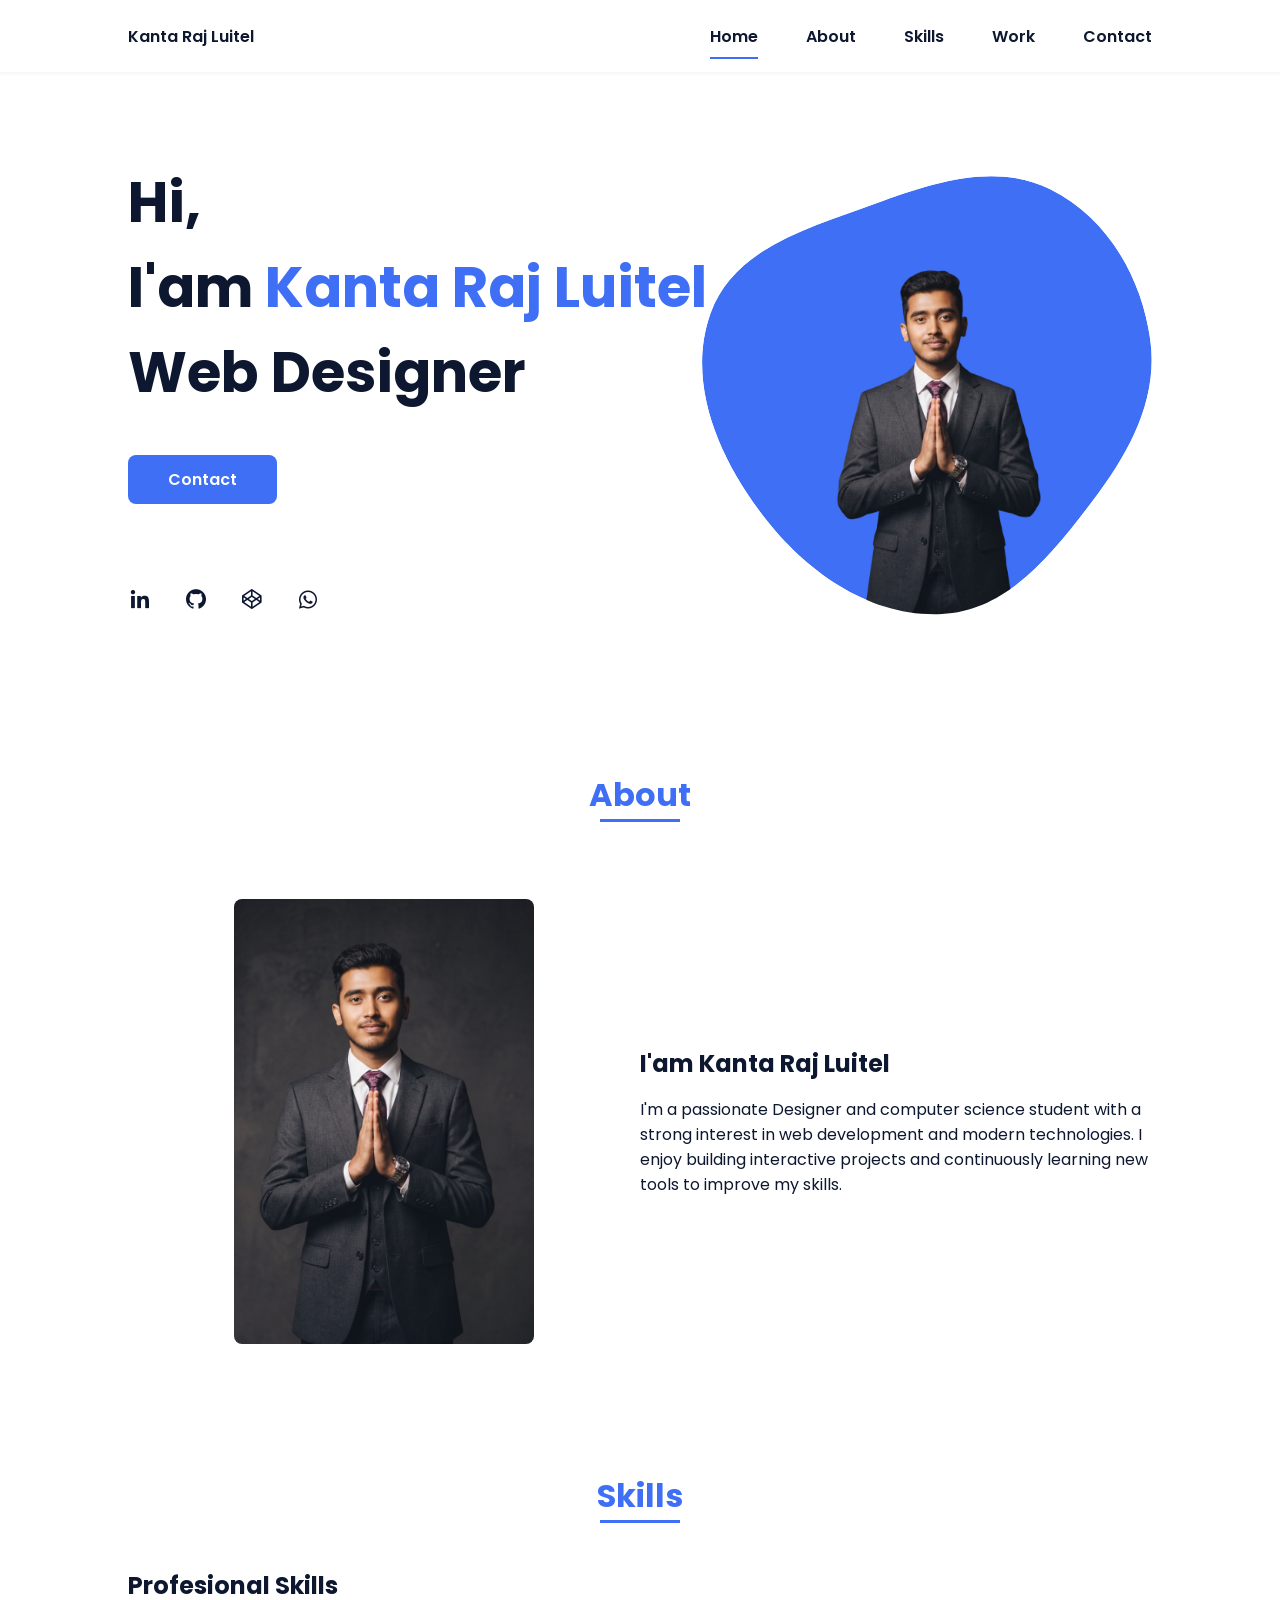
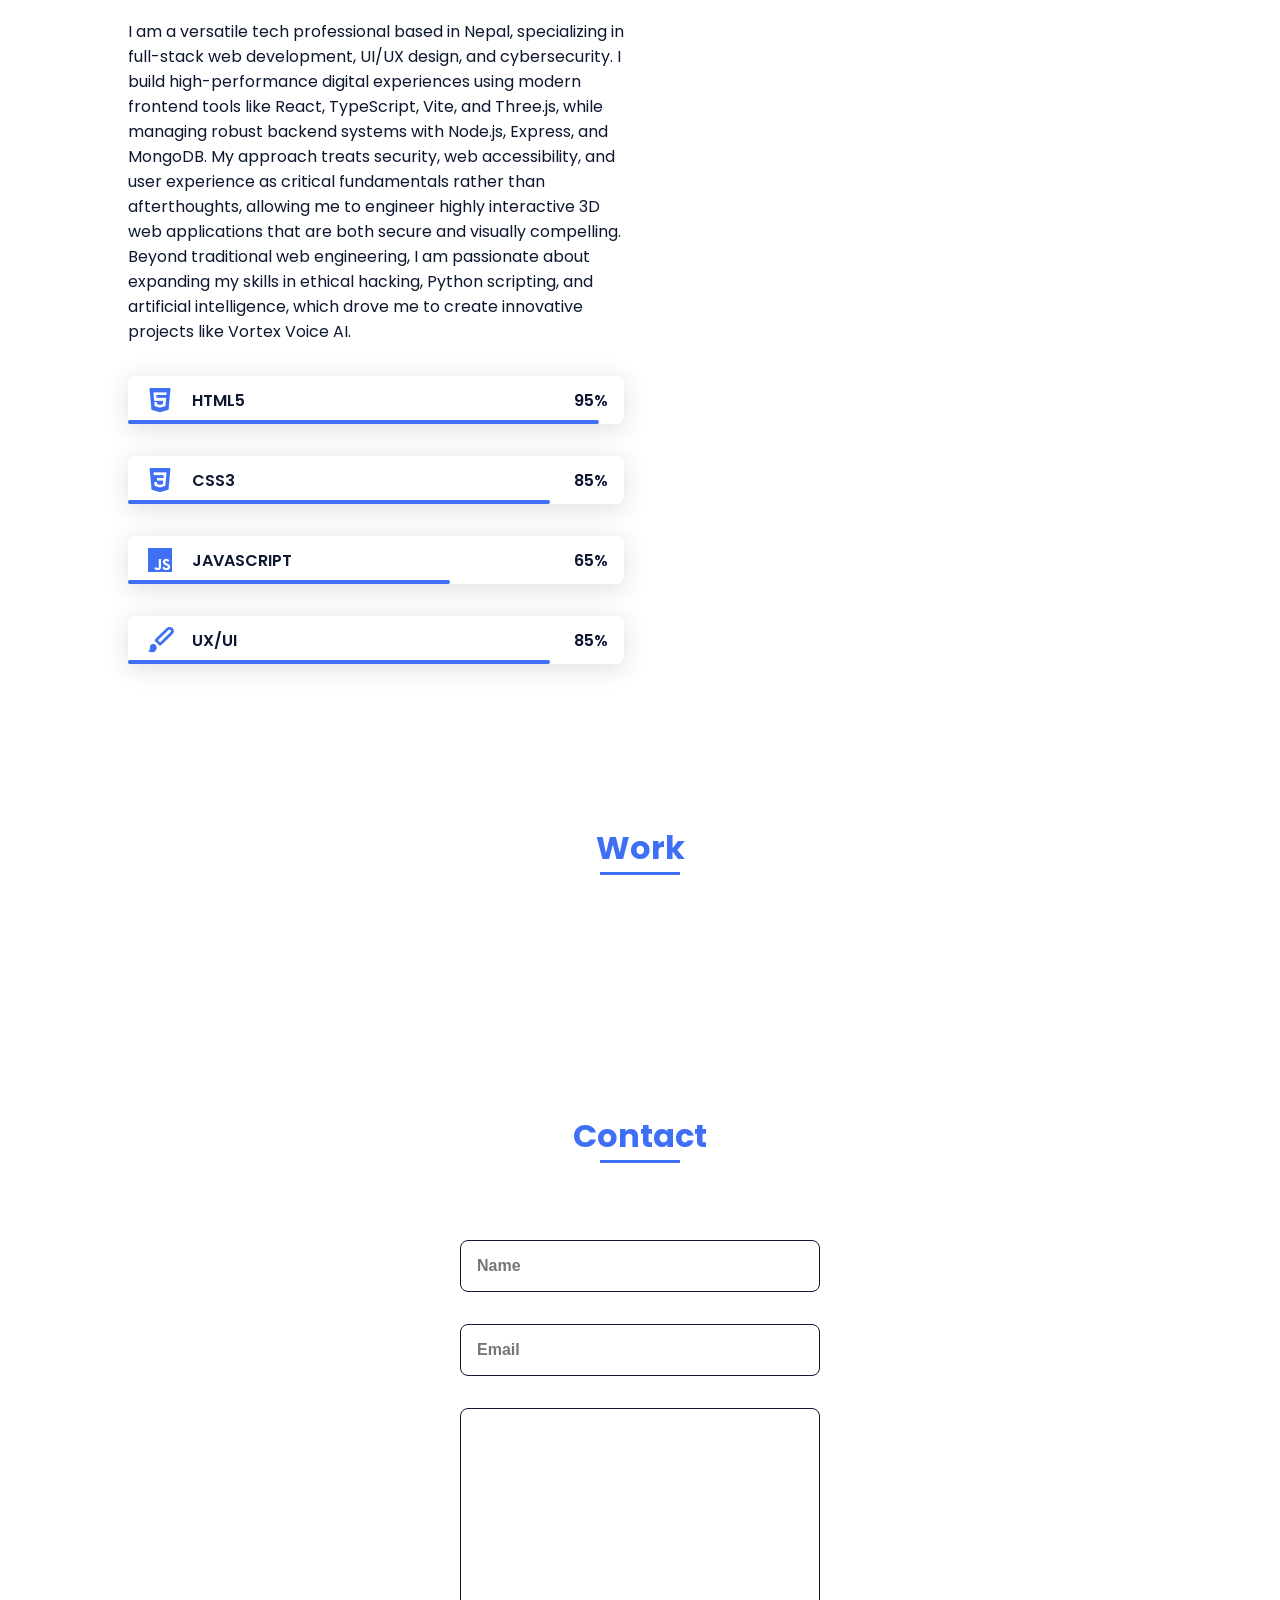
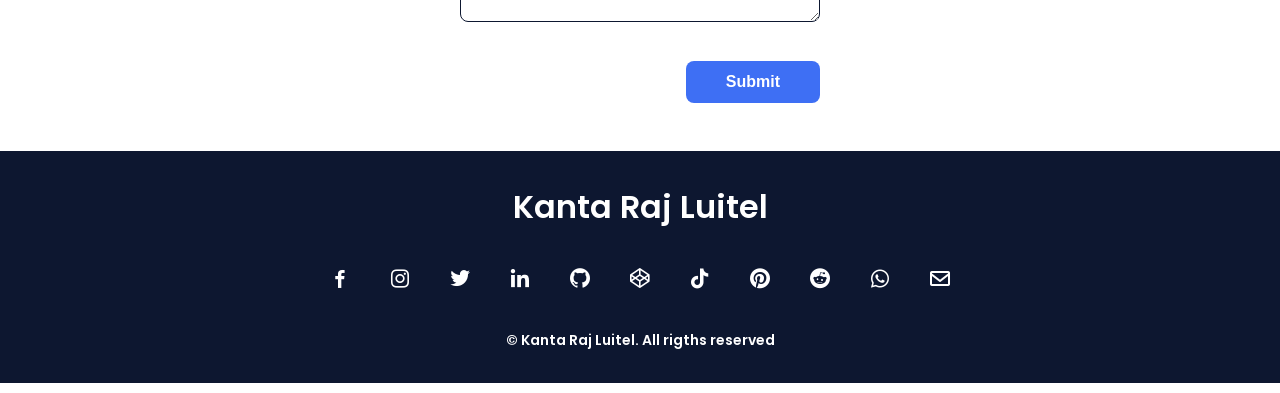
==== index.html @ 451bd084 "Initial commit - Portfolio website" ====
<!DOCTYPE html>
<html lang="en">
    <head>
        <meta charset="UTF-8">
        <meta name="viewport" content="width=device-width, initial-scale=1.0">

        <link rel="stylesheet" href="assets/css/styles.css">
        <link href='https://cdn.jsdelivr.net/npm/boxicons@2.0.5/css/boxicons.min.css' rel='stylesheet'>

        <title>Portfolio website complete</title>
    </head>
    <body>

        <header class="l-header">
            <nav class="nav bd-grid">
                <div>
                    <a href="#" class="nav__logo">Kanta Raj Luitel </a>
                </div>

                <div class="nav__menu" id="nav-menu">
                    <ul class="nav__list">
                        <li class="nav__item"><a href="#home" class="nav__link active-link">Home</a></li>
                        <li class="nav__item"><a href="#about" class="nav__link">About</a></li>
                        <li class="nav__item"><a href="#skills" class="nav__link">Skills</a></li>
                        <li class="nav__item"><a href="#work" class="nav__link">Work</a></li>
                        <li class="nav__item"><a href="#contact" class="nav__link">Contact</a></li>
                    </ul>
                </div>

                <div class="nav__toggle" id="nav-toggle">
                    <i class='bx bx-menu'></i>
                </div>
            </nav>
        </header>

        <main class="l-main">

            <section class="home bd-grid" id="home">
                <div class="home__data">
                    <h1 class="home__title">Hi,<br>I'am <span class="home__title-color">Kanta Raj Luitel</span><br> Web Designer</h1>

                    <a href="#" class="button">Contact</a>
                </div>

                <div class="home__social">
                    <a href="https://linkedin.com/in/kantaraj-luitel" target="_blank" class="home__social-icon"><i class='bx bxl-linkedin'></i></a>
                    <a href="https://github.com/susantedit" target="_blank" class="home__social-icon"><i class='bx bxl-github' ></i></a>
                    <a href="https://codepen.io/susant-gamerz" target="_blank" class="home__social-icon"><i class='bx bxl-codepen' ></i></a>
                    <a href="https://wa.me/9779708838261" target="_blank" class="home__social-icon"><i class='bx bxl-whatsapp' ></i></a>
                </div>

                <div class="home__img">
                    <svg class="home__blob" viewBox="0 0 479 467" xmlns="http://www.w3.org/2000/svg" xmlns:xlink="http://www.w3.org/1999/xlink">
                        <mask id="mask0" mask-type="alpha">
                            <path d="M9.19024 145.964C34.0253 76.5814 114.865 54.7299 184.111 29.4823C245.804 6.98884 311.86 -14.9503 370.735 14.143C431.207 44.026 467.948 107.508 477.191 174.311C485.897 237.229 454.931 294.377 416.506 344.954C373.74 401.245 326.068 462.801 255.442 466.189C179.416 469.835 111.552 422.137 65.1576 361.805C17.4835 299.81 -17.1617 219.583 9.19024 145.964Z"/>
                        </mask>
                        <g mask="url(#mask0)">
                            <path d="M9.19024 145.964C34.0253 76.5814 114.865 54.7299 184.111 29.4823C245.804 6.98884 311.86 -14.9503 370.735 14.143C431.207 44.026 467.948 107.508 477.191 174.311C485.897 237.229 454.931 294.377 416.506 344.954C373.74 401.245 326.068 462.801 255.442 466.189C179.416 469.835 111.552 422.137 65.1576 361.805C17.4835 299.81 -17.1617 219.583 9.19024 145.964Z"/>
                            <image class="home__blob-img" x="50" y="60" href="assets/img/perfil.png"/>
                        </g>
                    </svg>
                </div>
            </section>

      
            <section class="about section " id="about">
                <h2 class="section-title">About</h2>

                <div class="about__container bd-grid">
                    <div class="about__img">
                        <img src="assets/img/about.jpg" alt="">
                    </div>
                    
                    <div>
                        <h2 class="about__subtitle">I'am Kanta Raj Luitel</h2>
                        <p class="about__text">I'm a passionate Designer and computer science student with a strong interest in web development and modern technologies. I enjoy building interactive projects and continuously learning new tools to improve my skills.

</p>           
                    </div>                                   
                </div>
            </section>

            <section class="skills section" id="skills">
                <h2 class="section-title">Skills</h2>

                <div class="skills__container bd-grid">          
                    <div>
                        <h2 class="skills__subtitle">Profesional Skills</h2>
                        <p class="skills__text">I am a versatile tech professional based in Nepal, specializing in full-stack web development, UI/UX design, and cybersecurity. I build high-performance digital experiences using modern frontend tools like React, TypeScript, Vite, and Three.js, while managing robust backend systems with Node.js, Express, and MongoDB. My approach treats security, web accessibility, and user experience as critical fundamentals rather than afterthoughts, allowing me to engineer highly interactive 3D web applications that are both secure and visually compelling. Beyond traditional web engineering, I am passionate about expanding my skills in ethical hacking, Python scripting, and artificial intelligence, which drove me to create innovative projects like Vortex Voice AI.</p>
                        <div class="skills__data">
                            <div class="skills__names">
                                <i class='bx bxl-html5 skills__icon'></i>
                                <span class="skills__name">HTML5</span>
                            </div>
                            <div class="skills__bar skills__html">

                            </div>
                            <div>
                                <span class="skills__percentage">95%</span>
                            </div>
                        </div>
                        <div class="skills__data">
                            <div class="skills__names">
                                <i class='bx bxl-css3 skills__icon'></i>
                                <span class="skills__name">CSS3</span>
                            </div>
                            <div class="skills__bar skills__css">
                                
                            </div>
                            <div>
                                <span class="skills__percentage">85%</span>
                            </div>
                        </div>
                        <div class="skills__data">
                            <div class="skills__names">
                                <i class='bx bxl-javascript skills__icon' ></i>
                                <span class="skills__name">JAVASCRIPT</span>
                            </div>
                            <div class="skills__bar skills__js">
                                
                            </div>
                            <div>
                                <span class="skills__percentage">65%</span>
                            </div>
                        </div>
                        <div class="skills__data">
                            <div class="skills__names">
                                <i class='bx bxs-paint skills__icon'></i>
                                <span class="skills__name">UX/UI</span>
                            </div>
                            <div class="skills__bar skills__ux">
                                
                            </div>
                            <div>
                                <span class="skills__percentage">85%</span>
                            </div>
                        </div>
                    </div>
                    
                    <div>              
                        <img src="assets/img/work3.jpg" alt="" class="skills__img">
                    </div>
                </div>
            </section>

      
            <section class="work section" id="work">
                <h2 class="section-title">Work</h2>

                <div class="work__container bd-grid">
                    <a href="" class="work__img">
                        <img src="assets/img/work1.jpg" alt="">
                    </a>
                    <a href="" class="work__img">
                        <img src="assets/img/work2.jpg" alt="">
                    </a>
                    <a href="" class="work__img">
                        <img src="assets/img/work3.jpg" alt="">
                    </a>
                    <a href="" class="work__img">
                        <img src="assets/img/work4.jpg" alt="">
                    </a>
                    <a href="" class="work__img">
                        <img src="assets/img/work5.jpg" alt="">
                    </a>
                    <a href="" class="work__img">
                        <img src="assets/img/work6.jpg" alt="">
                    </a>
                </div>
            </section>


            <section class="contact section" id="contact">
                <h2 class="section-title">Contact</h2>

                <div class="contact__container bd-grid">
                    <form action="" class="contact__form">
                        <input type="text" placeholder="Name" class="contact__input">
                        <input type="mail" placeholder="Email" class="contact__input">
                        <textarea name="" id="" cols="0" rows="10" class="contact__input"></textarea>
                        <input type="button" value="Submit" class="contact__button button">
                    </form>
                </div>
            </section>
        </main>

        <footer class="footer">
            <p class="footer__title">Kanta Raj Luitel</p>
            <div class="footer__social">
                <a href="https://facebook.com/Kantaraj.Luitel" target="_blank" class="footer__icon"><i class='bx bxl-facebook' ></i></a>
                <a href="https://instagram.com/susantgamerz" target="_blank" class="footer__icon"><i class='bx bxl-instagram' ></i></a>
                <a href="https://x.com/Susantedit" target="_blank" class="footer__icon"><i class='bx bxl-twitter' ></i></a>
                <a href="https://linkedin.com/in/kantaraj-luitel" target="_blank" class="footer__icon"><i class='bx bxl-linkedin' ></i></a>
                <a href="https://github.com/susantedit" target="_blank" class="footer__icon"><i class='bx bxl-github' ></i></a>
                <a href="https://codepen.io/susant-gamerz" target="_blank" class="footer__icon"><i class='bx bxl-codepen' ></i></a>
                <a href="https://tiktok.com/@vortexeditz34" target="_blank" class="footer__icon"><i class='bx bxl-tiktok' ></i></a>
                <a href="https://pinterest.com/susantluitel" target="_blank" class="footer__icon"><i class='bx bxl-pinterest' ></i></a>
                <a href="https://reddit.com/user/Successful-Twist2608" target="_blank" class="footer__icon"><i class='bx bxl-reddit' ></i></a>
                <a href="https://wa.me/9779708838261" target="_blank" class="footer__icon"><i class='bx bxl-whatsapp' ></i></a>
                <a href="mailto:susantedit@gmail.com" class="footer__icon"><i class='bx bx-envelope' ></i></a>
            </div>
            <p class="footer__copy">&#169; Kanta Raj Luitel. All rigths reserved</p>
        </footer>



        <script src="https://unpkg.com/scrollreveal"></script>

        <script src="assets/js/main.js"></script>
    </body>
</html>
---- assets/css/styles.css ----
@import url("https://fonts.googleapis.com/css2?family=Poppins:wght@400;600;700&display=swap");
:root {
  --header-height: 3rem;
  --font-semi: 600;
  --hue-color: 224;
  --first-color: hsl(var(--hue-color), 89%, 60%);
  --second-color: hsl(var(--hue-color), 56%, 12%);
  --body-font: "Poppins", sans-serif;
  --big-font-size: 2rem;
  --h2-font-size: 1.25rem;
  --normal-font-size: .938rem;
  --smaller-font-size: .75rem;
  --mb-2: 1rem;
  --mb-4: 2rem;
  --mb-5: 2.5rem;
  --mb-6: 3rem;

  --z-back: -10;
  --z-fixed: 100;
}
@media screen and (min-width: 968px) {
  :root {
    --big-font-size: 3.5rem;
    --h2-font-size: 2rem;
    --normal-font-size: 1rem;
    --smaller-font-size: .875rem;
  }
}


*, ::before, ::after {
  box-sizing: border-box;
}

html {
  scroll-behavior: smooth;
}

body {
  margin: var(--header-height) 0 0 0;
  font-family: var(--body-font);
  font-size: var(--normal-font-size);
  color: var(--second-color);
}

h1, h2, p {
  margin: 0;
}

ul {
  margin: 0;
  padding: 0;
  list-style: none;
}

a {
  text-decoration: none;
}

img {
  max-width: 100%;
  height: auto;
  display: block;
}


.section-title {
  position: relative;
  font-size: var(--h2-font-size);
  color: var(--first-color);
  margin-top: var(--mb-2);
  margin-bottom: var(--mb-4);
  text-align: center;
}
.section-title::after {
  position: absolute;
  content: "";
  width: 64px;
  height: 0.18rem;
  left: 0;
  right: 0;
  margin: auto;
  top: 2rem;
  background-color: var(--first-color);
}

.section {
  padding-top: 3rem;
  padding-bottom: 2rem;
}


.bd-grid {
  max-width: 1024px;
  display: grid;
  margin-left: var(--mb-2);
  margin-right: var(--mb-2);
}

.l-header {
  width: 100%;
  position: fixed;
  top: 0;
  left: 0;
  z-index: var(--z-fixed);
  background-color: #fff;
  box-shadow: 0 1px 4px rgba(146, 161, 176, 0.15);
}


.nav {
  height: var(--header-height);
  display: flex;
  justify-content: space-between;
  align-items: center;
  font-weight: var(--font-semi);
}
@media screen and (max-width: 767px) {
  .nav__menu {
    position: fixed;
    top: var(--header-height);
    right: -100%;
    width: 80%;
    height: 100%;
    padding: 2rem;
    background-color: var(--second-color);
    transition: 0.5s;
  }
}
.nav__item {
  margin-bottom: var(--mb-4);
}
.nav__link {
  position: relative;
  color: #fff;
}
.nav__link:hover {
  position: relative;
}
.nav__link:hover::after {
  position: absolute;
  content: "";
  width: 100%;
  height: 0.18rem;
  left: 0;
  top: 2rem;
  background-color: var(--first-color);
}
.nav__logo {
  color: var(--second-color);
}
.nav__toggle {
  color: var(--second-color);
  font-size: 1.5rem;
  cursor: pointer;
}


.active-link::after {
  position: absolute;
  content: "";
  width: 100%;
  height: 0.18rem;
  left: 0;
  top: 2rem;
  background-color: var(--first-color);
}

.show {
  right: 0;
}


.home {
  position: relative;
  row-gap: 5rem;
  padding: 4rem 0 5rem;
}
.home__data {
  align-self: center;
}
.home__title {
  font-size: var(--big-font-size);
  margin-bottom: var(--mb-5);
}
.home__title-color {
  color: var(--first-color);
}
.home__social {
  display: flex;
  flex-direction: column;
}
.home__social-icon {
  width: max-content;
  margin-bottom: var(--mb-2);
  font-size: 1.5rem;
  color: var(--second-color);
}
.home__social-icon:hover {
  color: var(--first-color);
}
.home__img {
  position: absolute;
  right: 0;
  bottom: 0;
  width: 260px;
}
.home__blob {
  fill: var(--first-color);
}
.home__blob-img {
  width: 410px;
}


.button {
  display: inline-block;
  background-color: var(--first-color);
  color: #fff;
  padding: 0.75rem 2.5rem;
  font-weight: var(--font-semi);
  border-radius: 0.5rem;
  transition: 0.3s;
}
.button:hover {
  box-shadow: 0px 10px 36px rgba(0, 0, 0, 0.15);
}

.about__container {
  row-gap: 2rem;
  text-align: center;
}
.about__subtitle {
  margin-bottom: var(--mb-2);
}
.about__img {
  justify-self: center;
}
.about__img img {
  width: 200px;
  border-radius: 0.5rem;
}

.skills__container {
  row-gap: 2rem;
  text-align: center;
}
.skills__subtitle {
  margin-bottom: var(--mb-2);
}
.skills__text {
  margin-bottom: var(--mb-4);
}
.skills__data {
  display: flex;
  justify-content: space-between;
  align-items: center;
  position: relative;
  font-weight: var(--font-semi);
  padding: 0.5rem 1rem;
  margin-bottom: var(--mb-4);
  border-radius: 0.5rem;
  box-shadow: 0px 4px 25px rgba(14, 36, 49, 0.15);
}
.skills__icon {
  font-size: 2rem;
  margin-right: var(--mb-2);
  color: var(--first-color);
}
.skills__names {
  display: flex;
  align-items: center;
}
.skills__bar {
  position: absolute;
  left: 0;
  bottom: 0;
  background-color: var(--first-color);
  height: 0.25rem;
  border-radius: 0.5rem;
  z-index: var(--z-back);
}
.skills__html {
  width: 95%;
}
.skills__css {
  width: 85%;
}
.skills__js {
  width: 65%;
}
.skills__ux {
  width: 85%;
}
.skills__img {
  border-radius: 0.5rem;
}


.work__container {
  row-gap: 2rem;
}
.work__img {
  box-shadow: 0px 4px 25px rgba(14, 36, 49, 0.15);
  border-radius: 0.5rem;
  overflow: hidden;
}
.work__img img {
  transition: 1s;
}
.work__img img:hover {
  transform: scale(1.1);
}


.contact__input {
  width: 100%;
  font-size: var(--normal-font-size);
  font-weight: var(--font-semi);
  padding: 1rem;
  border-radius: 0.5rem;
  border: 1.5px solid var(--second-color);
  outline: none;
  margin-bottom: var(--mb-4);
}
.contact__button {
  display: block;
  border: none;
  outline: none;
  font-size: var(--normal-font-size);
  cursor: pointer;
  margin-left: auto;
}

.footer {
  background-color: var(--second-color);
  color: #fff;
  text-align: center;
  font-weight: var(--font-semi);
  padding: 2rem 0;
}
.footer__title {
  font-size: 2rem;
  margin-bottom: var(--mb-4);
}
.footer__social {
  margin-bottom: var(--mb-4);
}
.footer__icon {
  font-size: 1.5rem;
  color: #fff;
  margin: 0 var(--mb-2);
}
.footer__copy {
  font-size: var(--smaller-font-size);
}

@media screen and (max-width: 320px) {
  .home {
    row-gap: 2rem;
  }
  .home__img {
    width: 200px;
  }
}
@media screen and (min-width: 576px) {
  .home {
    padding: 4rem 0 2rem;
  }
  .home__social {
    padding-top: 0;
    padding-bottom: 2.5rem;
    flex-direction: row;
    align-self: flex-end;
  }
  .home__social-icon {
    margin-bottom: 0;
    margin-right: var(--mb-4);
  }
  .home__img {
    width: 300px;
    bottom: 25%;
  }
  .about__container {
    grid-template-columns: repeat(2, 1fr);
    align-items: center;
    text-align: initial;
  }
  .skills__container {
    grid-template-columns: 0.7fr;
    justify-content: center;
    column-gap: 1rem;
  }
  .work__container {
    grid-template-columns: repeat(2, 1fr);
    column-gap: 2rem;
    padding-top: 2rem;
  }
  .contact__form {
    width: 360px;
    padding-top: 2rem;
  }
  .contact__container {
    justify-items: center;
  }
}
@media screen and (min-width: 768px) {
  body {
    margin: 0;
  }
  .section {
    padding-top: 4rem;
    padding-bottom: 3rem;
  }
  .section-title {
    margin-bottom: var(--mb-6);
  }
  .section-title::after {
    width: 80px;
    top: 3rem;
  }
  .nav {
    height: calc(var(--header-height) + 1.5rem);
  }
  .nav__list {
    display: flex;
    padding-top: 0;
  }
  .nav__item {
    margin-left: var(--mb-6);
    margin-bottom: 0;
  }
  .nav__toggle {
    display: none;
  }
  .nav__link {
    color: var(--second-color);
  }
  .home {
    padding: 8rem 0 2rem;
  }
  .home__img {
    width: 400px;
    bottom: 10%;
  }
  .about__container {
    padding-top: 2rem;
  }
  .about__img img {
    width: 300px;
  }
  .skills__container {
    grid-template-columns: repeat(2, 1fr);
    column-gap: 2rem;
    align-items: center;
    text-align: initial;
  }
  .work__container {
    grid-template-columns: repeat(3, 1fr);
    column-gap: 2rem;
  }
}
@media screen and (min-width: 992px) {
  .bd-grid {
    margin-left: auto;
    margin-right: auto;
  }
  .home {
    padding: 10rem 0 2rem;
  }
  .home__img {
    width: 450px;
  }
}
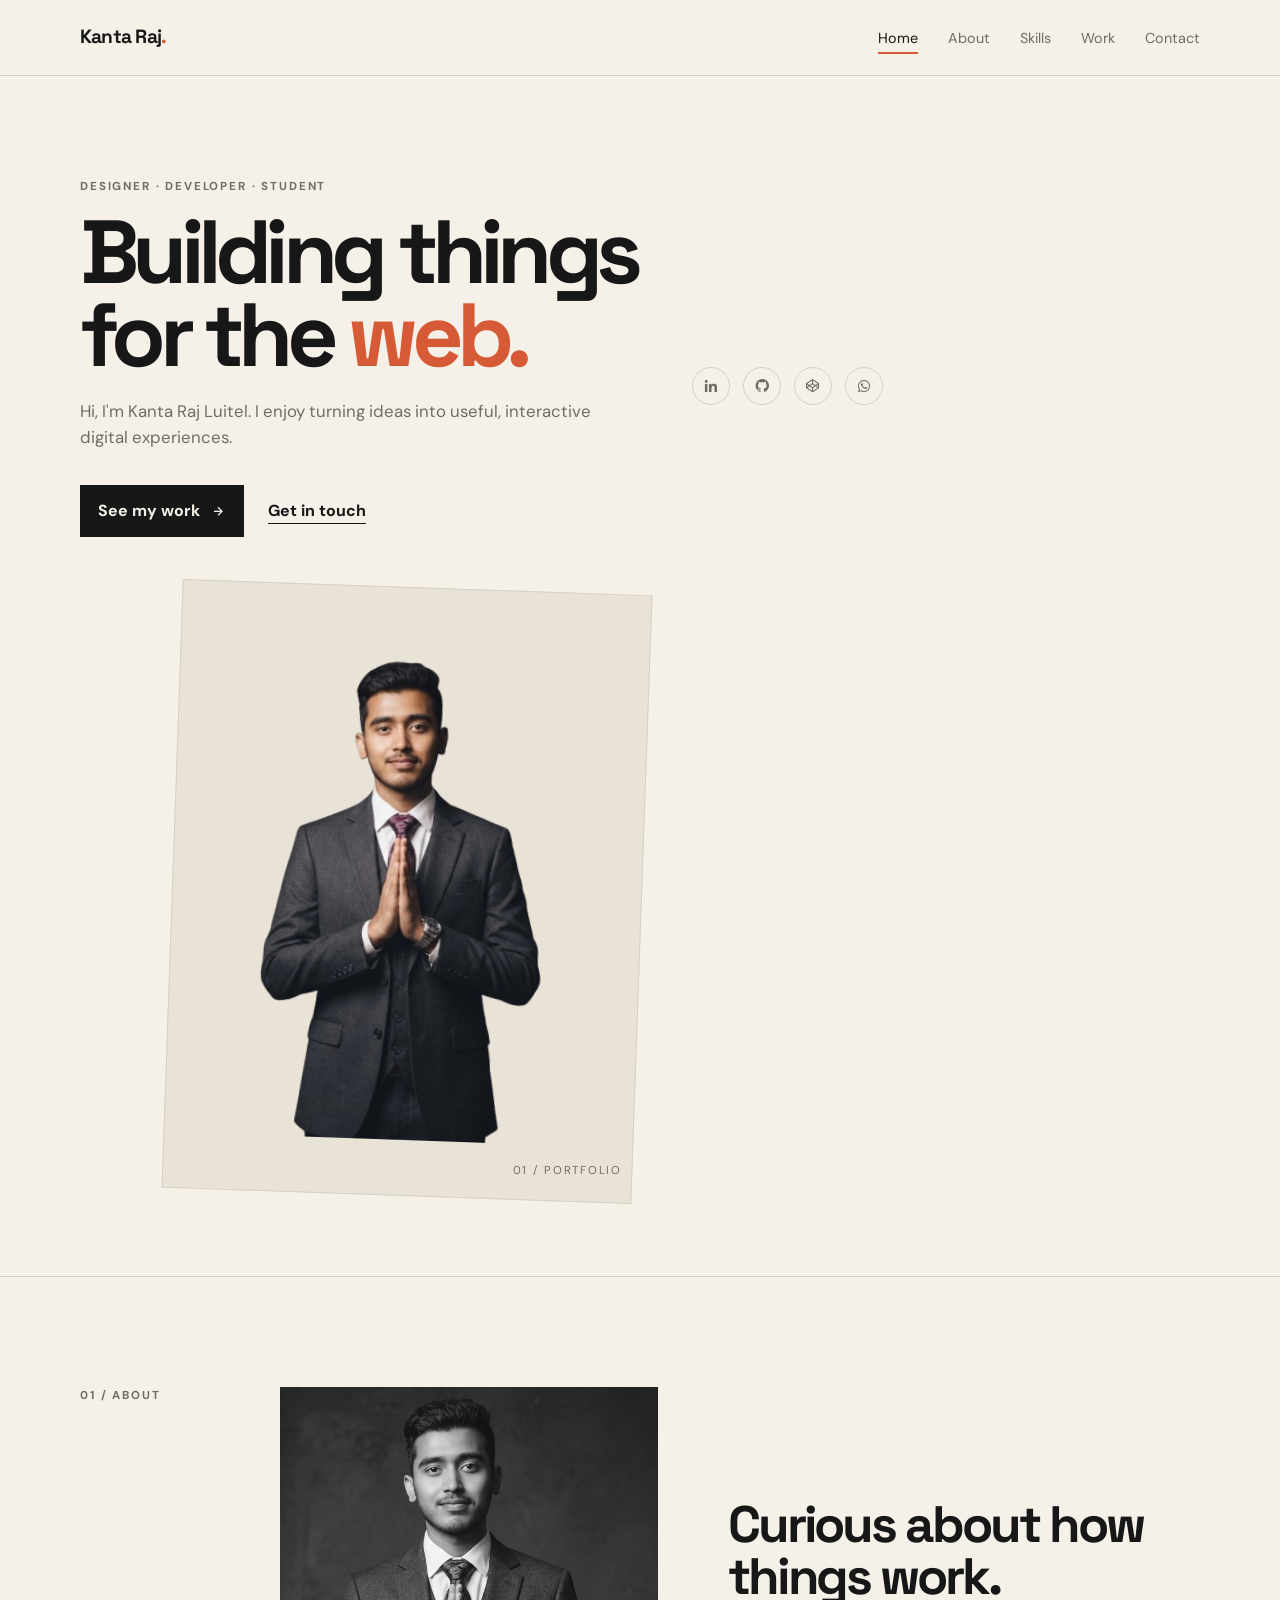
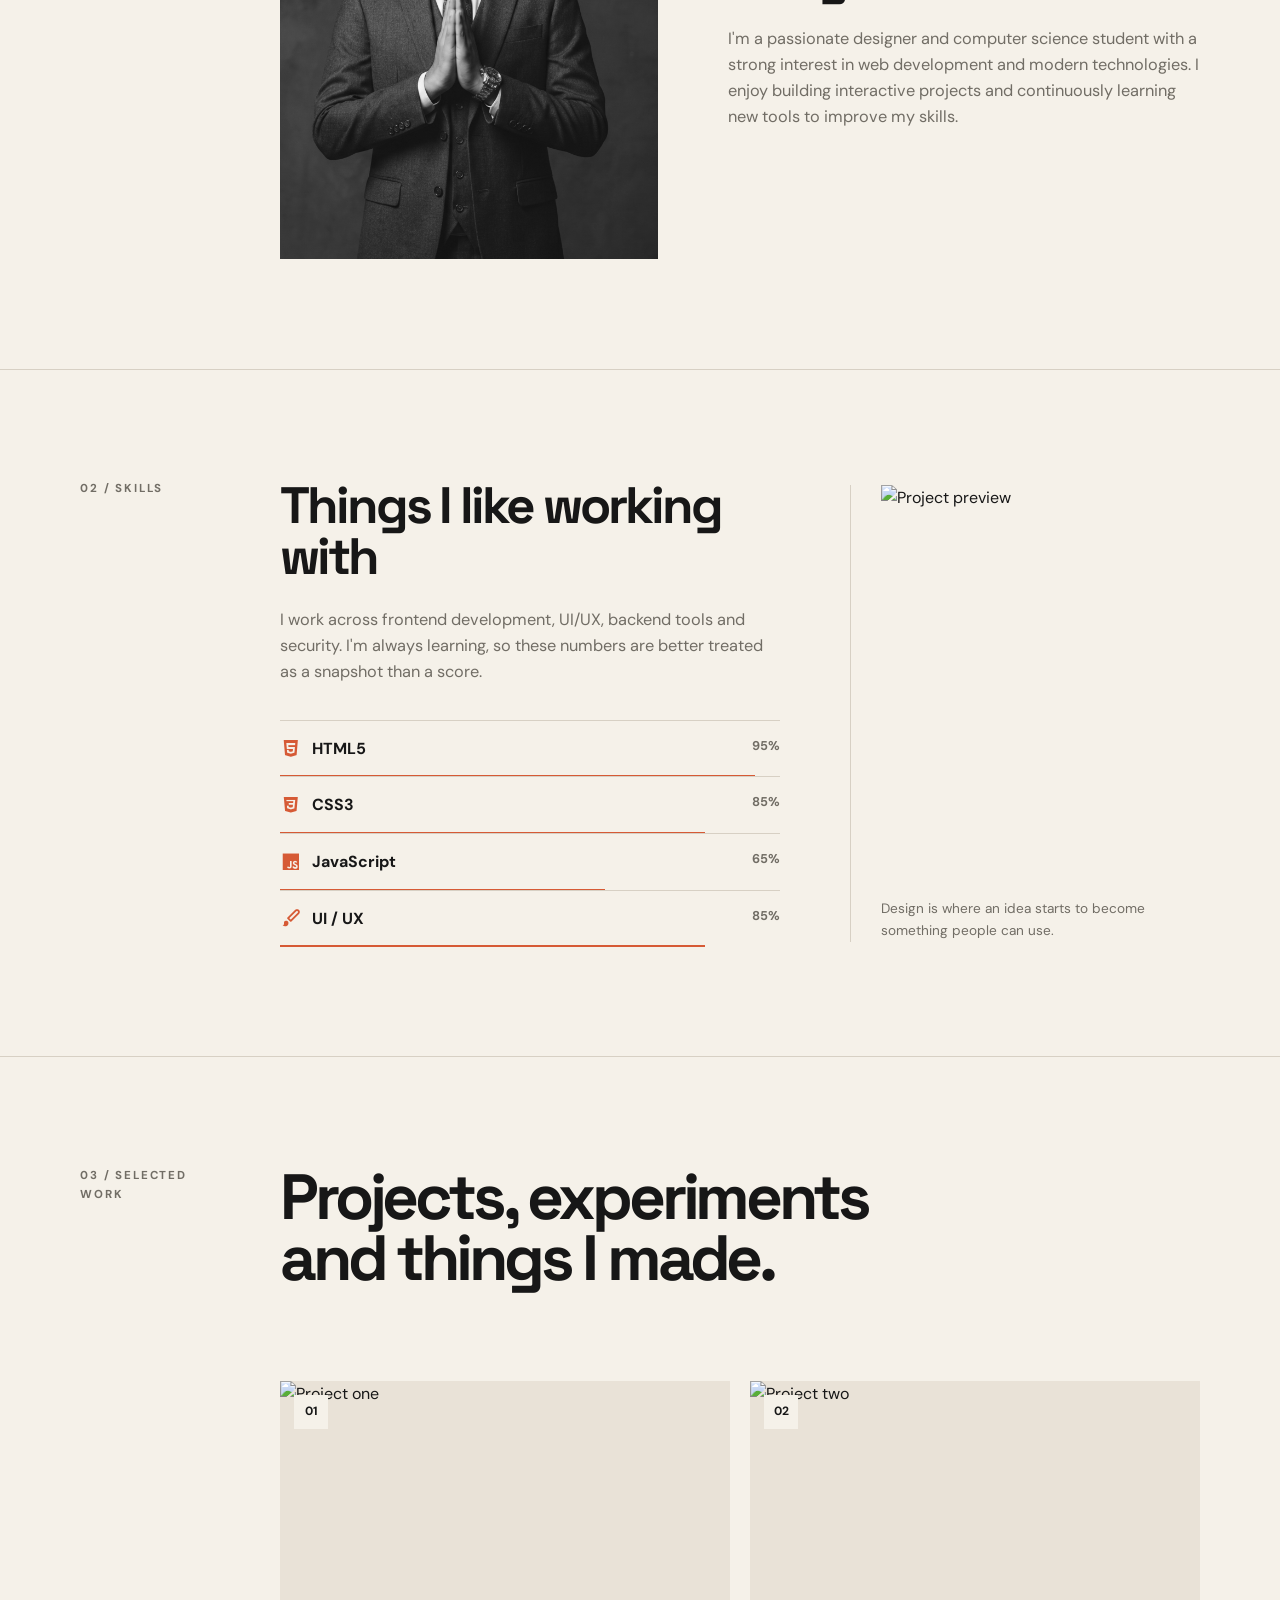
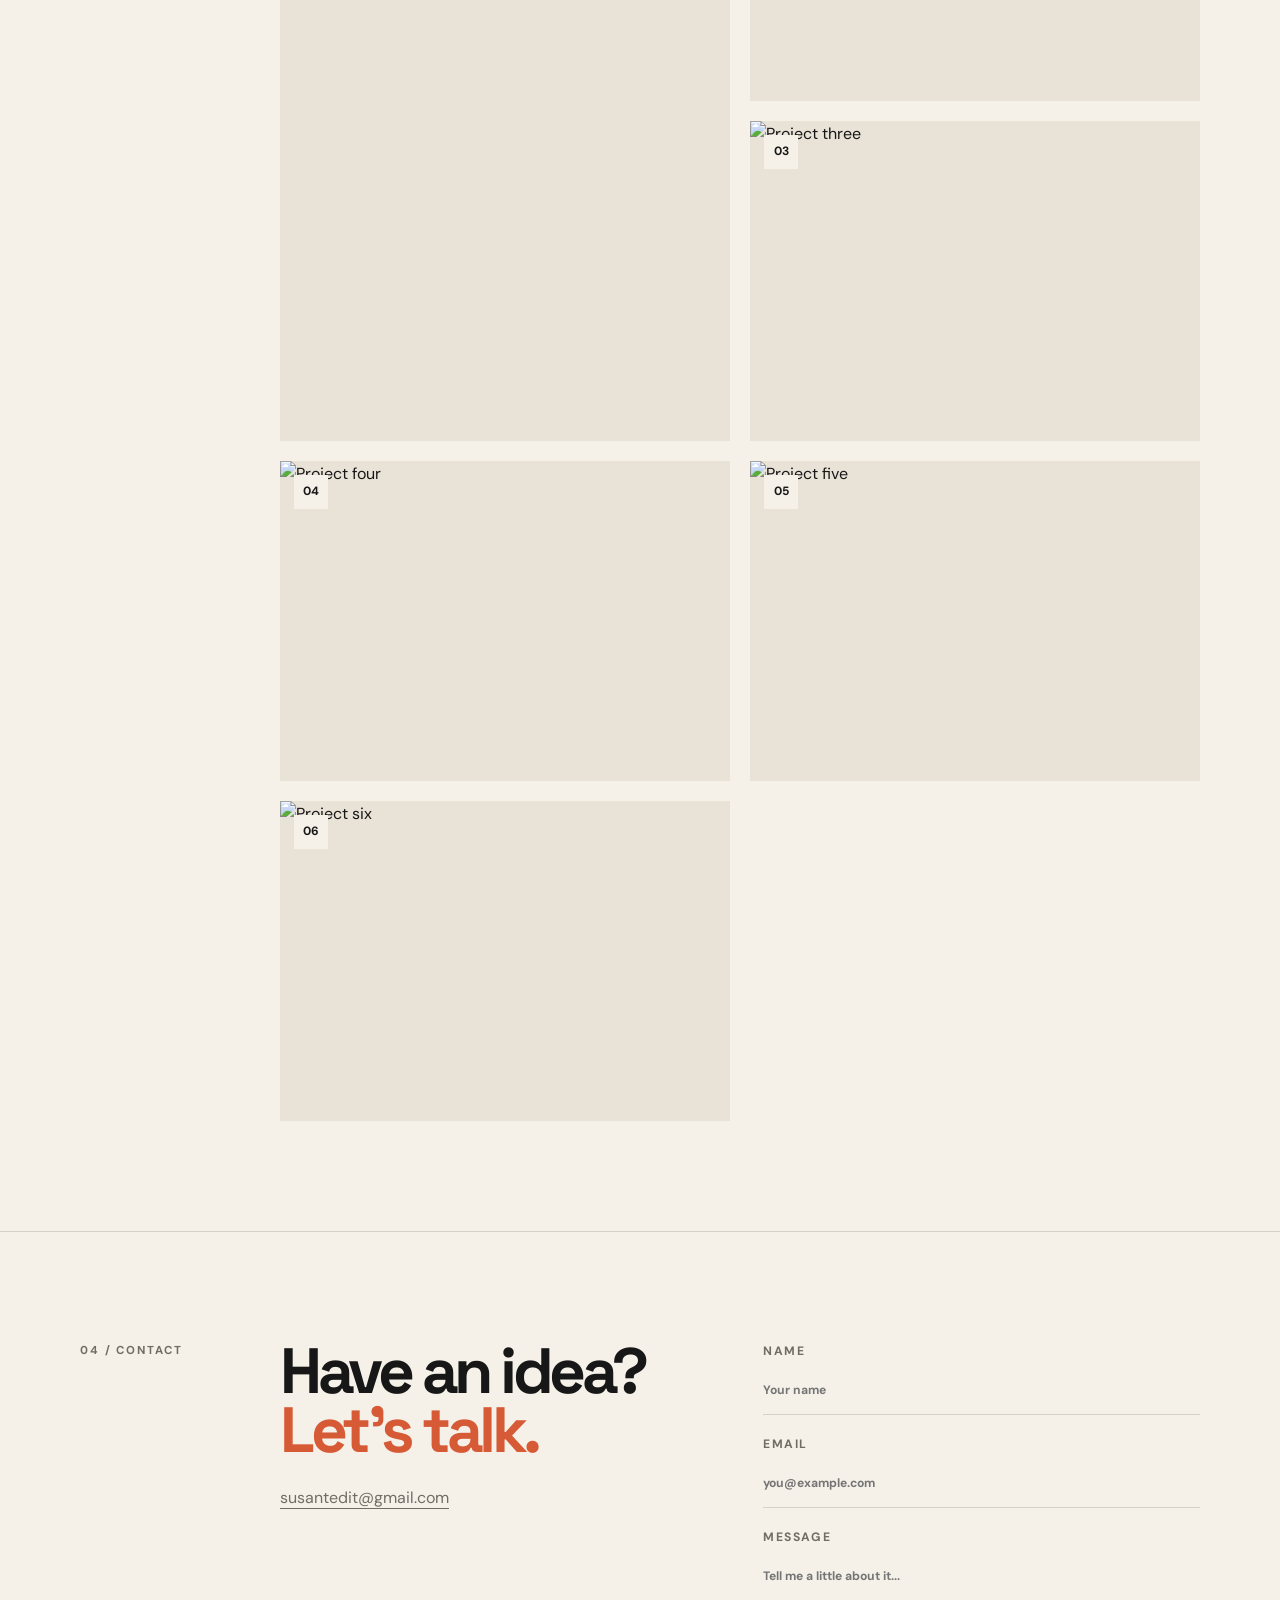
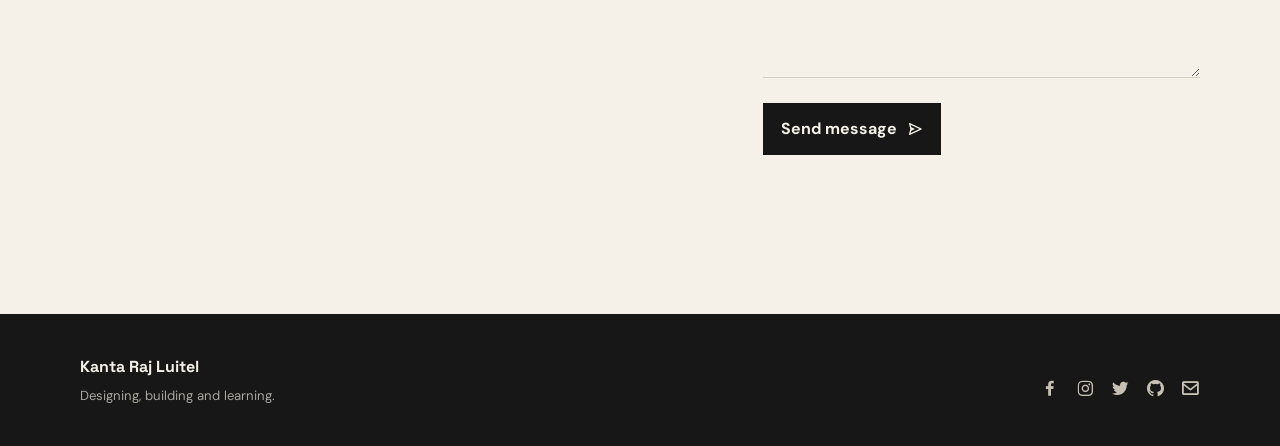
==== commit b0a41e8c: "UPdated as said" ====
--- a/index.html
+++ b/index.html
@@ -1,211 +1,128 @@
 <!DOCTYPE html>
 <html lang="en">
-    <head>
-        <meta charset="UTF-8">
-        <meta name="viewport" content="width=device-width, initial-scale=1.0">
+<head>
+  <meta charset="UTF-8">
+  <meta name="viewport" content="width=device-width, initial-scale=1.0">
+  <title>Kanta Raj Luitel | Portfolio</title>
+  <link rel="stylesheet" href="assets/css/styles.css">
+  <link href="https://cdn.jsdelivr.net/npm/boxicons@2.0.5/css/boxicons.min.css" rel="stylesheet">
+</head>
+<body>
+  <header class="l-header">
+    <nav class="nav bd-grid">
+      <a href="#home" class="nav__logo">Kanta Raj<span>.</span></a>
+      <button class="nav__toggle" id="nav-toggle" aria-label="Open menu" aria-expanded="false"><i class="bx bx-menu"></i></button>
+      <div class="nav__menu" id="nav-menu">
+        <ul class="nav__list">
+          <li class="nav__item"><a href="#home" class="nav__link active-link">Home</a></li>
+          <li class="nav__item"><a href="#about" class="nav__link">About</a></li>
+          <li class="nav__item"><a href="#skills" class="nav__link">Skills</a></li>
+          <li class="nav__item"><a href="#work" class="nav__link">Work</a></li>
+          <li class="nav__item"><a href="#contact" class="nav__link">Contact</a></li>
+        </ul>
+      </div>
+    </nav>
+  </header>
 
-        <link rel="stylesheet" href="assets/css/styles.css">
-        <link href='https://cdn.jsdelivr.net/npm/boxicons@2.0.5/css/boxicons.min.css' rel='stylesheet'>
+  <main>
+    <section class="home bd-grid" id="home">
+      <div class="home__data">
+        <p class="eyebrow">Designer · Developer · Student</p>
+        <h1 class="home__title">Building things for the <span class="home__title-color">web.</span></h1>
+        <p class="home__intro">Hi, I'm Kanta Raj Luitel. I enjoy turning ideas into useful, interactive digital experiences.</p>
+        <div class="home__actions">
+          <a href="#work" class="button">See my work <i class="bx bx-right-arrow-alt"></i></a>
+          <a href="#contact" class="text-link">Get in touch</a>
+        </div>
+      </div>
+      <div class="home__social">
+        <a href="https://linkedin.com/in/kantaraj-luitel" target="_blank" rel="noopener" aria-label="LinkedIn"><i class="bx bxl-linkedin"></i></a>
+        <a href="https://github.com/susantedit" target="_blank" rel="noopener" aria-label="GitHub"><i class="bx bxl-github"></i></a>
+        <a href="https://codepen.io/susant-gamerz" target="_blank" rel="noopener" aria-label="CodePen"><i class="bx bxl-codepen"></i></a>
+        <a href="https://wa.me/9779708838261" target="_blank" rel="noopener" aria-label="WhatsApp"><i class="bx bxl-whatsapp"></i></a>
+      </div>
+      <div class="home__img">
+        <div class="portrait-frame"><img src="assets/img/perfil.png" alt="Portrait of Kanta Raj Luitel"></div>
+        <span class="home__note">01 / portfolio</span>
+      </div>
+    </section>
 
-        <title>Portfolio website complete</title>
-    </head>
-    <body>
+    <section class="about section" id="about">
+      <div class="bd-grid section-grid">
+        <div class="section-label">01 / About</div>
+        <div class="about__container">
+          <div class="about__img"><img src="assets/img/about.jpg" alt="Kanta working on a computer"></div>
+          <div class="about__copy">
+            <h2 class="about__subtitle">Curious about how things work.</h2>
+            <p class="about__text">I'm a passionate designer and computer science student with a strong interest in web development and modern technologies. I enjoy building interactive projects and continuously learning new tools to improve my skills.</p>
+          </div>
+        </div>
+      </div>
+    </section>
 
-        <header class="l-header">
-            <nav class="nav bd-grid">
-                <div>
-                    <a href="#" class="nav__logo">Kanta Raj Luitel </a>
-                </div>
+    <section class="skills section" id="skills">
+      <div class="bd-grid section-grid">
+        <div class="section-label">02 / Skills</div>
+        <div class="skills__container">
+          <div>
+            <h2 class="skills__subtitle">Things I like working with</h2>
+            <p class="skills__text">I work across frontend development, UI/UX, backend tools and security. I'm always learning, so these numbers are better treated as a snapshot than a score.</p>
+            <div class="skills-list">
+              <div class="skills__data"><div class="skills__names"><i class="bx bxl-html5 skills__icon"></i><span class="skills__name">HTML5</span></div><span>95%</span><div class="skills__bar skills__html"></div></div>
+              <div class="skills__data"><div class="skills__names"><i class="bx bxl-css3 skills__icon"></i><span class="skills__name">CSS3</span></div><span>85%</span><div class="skills__bar skills__css"></div></div>
+              <div class="skills__data"><div class="skills__names"><i class="bx bxl-javascript skills__icon"></i><span class="skills__name">JavaScript</span></div><span>65%</span><div class="skills__bar skills__js"></div></div>
+              <div class="skills__data"><div class="skills__names"><i class="bx bxs-paint skills__icon"></i><span class="skills__name">UI / UX</span></div><span>85%</span><div class="skills__bar skills__ux"></div></div>
+            </div>
+          </div>
+          <div class="skills__visual"><img src="assets/img/work3.jpg" alt="Project preview" class="skills__img"><p>Design is where an idea starts to become something people can use.</p></div>
+        </div>
+      </div>
+    </section>
 
-                <div class="nav__menu" id="nav-menu">
-                    <ul class="nav__list">
-                        <li class="nav__item"><a href="#home" class="nav__link active-link">Home</a></li>
-                        <li class="nav__item"><a href="#about" class="nav__link">About</a></li>
-                        <li class="nav__item"><a href="#skills" class="nav__link">Skills</a></li>
-                        <li class="nav__item"><a href="#work" class="nav__link">Work</a></li>
-                        <li class="nav__item"><a href="#contact" class="nav__link">Contact</a></li>
-                    </ul>
-                </div>
+    <section class="work section" id="work">
+      <div class="bd-grid section-grid">
+        <div class="section-label">03 / Selected work</div>
+        <div class="work__heading"><h2>Projects, experiments<br>and things I made.</h2></div>
+        <div class="work__container">
+          <a href="#" class="work__img work-large"><img src="assets/img/work1.jpg" alt="Project one"><span>01</span></a>
+          <a href="#" class="work__img"><img src="assets/img/work2.jpg" alt="Project two"><span>02</span></a>
+          <a href="#" class="work__img"><img src="assets/img/work3.jpg" alt="Project three"><span>03</span></a>
+          <a href="#" class="work__img"><img src="assets/img/work4.jpg" alt="Project four"><span>04</span></a>
+          <a href="#" class="work__img"><img src="assets/img/work5.jpg" alt="Project five"><span>05</span></a>
+          <a href="#" class="work__img"><img src="assets/img/work6.jpg" alt="Project six"><span>06</span></a>
+        </div>
+      </div>
+    </section>
 
-                <div class="nav__toggle" id="nav-toggle">
-                    <i class='bx bx-menu'></i>
-                </div>
-            </nav>
-        </header>
+    <section class="contact section" id="contact">
+      <div class="bd-grid section-grid">
+        <div class="section-label">04 / Contact</div>
+        <div class="contact__container">
+          <div class="contact__intro"><h2>Have an idea?<br><span>Let's talk.</span></h2><a href="mailto:susantedit@gmail.com">susantedit@gmail.com</a></div>
+          <form action="" class="contact__form" id="contact-form">
+            <label>Name<input type="text" name="name" placeholder="Your name" class="contact__input" required></label>
+            <label>Email<input type="email" name="email" placeholder="you@example.com" class="contact__input" required></label>
+            <label>Message<textarea name="message" rows="5" placeholder="Tell me a little about it..." class="contact__input" required></textarea></label>
+            <button type="submit" class="contact__button button">Send message <i class="bx bx-send"></i></button>
+            <p id="form-message" class="form-message" aria-live="polite"></p>
+          </form>
+        </div>
+      </div>
+    </section>
+  </main>
 
-        <main class="l-main">
-
-            <section class="home bd-grid" id="home">
-                <div class="home__data">
-                    <h1 class="home__title">Hi,<br>I'am <span class="home__title-color">Kanta Raj Luitel</span><br> Web Designer</h1>
-
-                    <a href="#" class="button">Contact</a>
-                </div>
-
-                <div class="home__social">
-                    <a href="https://linkedin.com/in/kantaraj-luitel" target="_blank" class="home__social-icon"><i class='bx bxl-linkedin'></i></a>
-                    <a href="https://github.com/susantedit" target="_blank" class="home__social-icon"><i class='bx bxl-github' ></i></a>
-                    <a href="https://codepen.io/susant-gamerz" target="_blank" class="home__social-icon"><i class='bx bxl-codepen' ></i></a>
-                    <a href="https://wa.me/9779708838261" target="_blank" class="home__social-icon"><i class='bx bxl-whatsapp' ></i></a>
-                </div>
-
-                <div class="home__img">
-                    <svg class="home__blob" viewBox="0 0 479 467" xmlns="http://www.w3.org/2000/svg" xmlns:xlink="http://www.w3.org/1999/xlink">
-                        <mask id="mask0" mask-type="alpha">
-                            <path d="M9.19024 145.964C34.0253 76.5814 114.865 54.7299 184.111 29.4823C245.804 6.98884 311.86 -14.9503 370.735 14.143C431.207 44.026 467.948 107.508 477.191 174.311C485.897 237.229 454.931 294.377 416.506 344.954C373.74 401.245 326.068 462.801 255.442 466.189C179.416 469.835 111.552 422.137 65.1576 361.805C17.4835 299.81 -17.1617 219.583 9.19024 145.964Z"/>
-                        </mask>
-                        <g mask="url(#mask0)">
-                            <path d="M9.19024 145.964C34.0253 76.5814 114.865 54.7299 184.111 29.4823C245.804 6.98884 311.86 -14.9503 370.735 14.143C431.207 44.026 467.948 107.508 477.191 174.311C485.897 237.229 454.931 294.377 416.506 344.954C373.74 401.245 326.068 462.801 255.442 466.189C179.416 469.835 111.552 422.137 65.1576 361.805C17.4835 299.81 -17.1617 219.583 9.19024 145.964Z"/>
-                            <image class="home__blob-img" x="50" y="60" href="assets/img/perfil.png"/>
-                        </g>
-                    </svg>
-                </div>
-            </section>
-
-      
-            <section class="about section " id="about">
-                <h2 class="section-title">About</h2>
-
-                <div class="about__container bd-grid">
-                    <div class="about__img">
-                        <img src="assets/img/about.jpg" alt="">
-                    </div>
-                    
-                    <div>
-                        <h2 class="about__subtitle">I'am Kanta Raj Luitel</h2>
-                        <p class="about__text">I'm a passionate Designer and computer science student with a strong interest in web development and modern technologies. I enjoy building interactive projects and continuously learning new tools to improve my skills.
-
-</p>           
-                    </div>                                   
-                </div>
-            </section>
-
-            <section class="skills section" id="skills">
-                <h2 class="section-title">Skills</h2>
-
-                <div class="skills__container bd-grid">          
-                    <div>
-                        <h2 class="skills__subtitle">Profesional Skills</h2>
-                        <p class="skills__text">I am a versatile tech professional based in Nepal, specializing in full-stack web development, UI/UX design, and cybersecurity. I build high-performance digital experiences using modern frontend tools like React, TypeScript, Vite, and Three.js, while managing robust backend systems with Node.js, Express, and MongoDB. My approach treats security, web accessibility, and user experience as critical fundamentals rather than afterthoughts, allowing me to engineer highly interactive 3D web applications that are both secure and visually compelling. Beyond traditional web engineering, I am passionate about expanding my skills in ethical hacking, Python scripting, and artificial intelligence, which drove me to create innovative projects like Vortex Voice AI.</p>
-                        <div class="skills__data">
-                            <div class="skills__names">
-                                <i class='bx bxl-html5 skills__icon'></i>
-                                <span class="skills__name">HTML5</span>
-                            </div>
-                            <div class="skills__bar skills__html">
-
-                            </div>
-                            <div>
-                                <span class="skills__percentage">95%</span>
-                            </div>
-                        </div>
-                        <div class="skills__data">
-                            <div class="skills__names">
-                                <i class='bx bxl-css3 skills__icon'></i>
-                                <span class="skills__name">CSS3</span>
-                            </div>
-                            <div class="skills__bar skills__css">
-                                
-                            </div>
-                            <div>
-                                <span class="skills__percentage">85%</span>
-                            </div>
-                        </div>
-                        <div class="skills__data">
-                            <div class="skills__names">
-                                <i class='bx bxl-javascript skills__icon' ></i>
-                                <span class="skills__name">JAVASCRIPT</span>
-                            </div>
-                            <div class="skills__bar skills__js">
-                                
-                            </div>
-                            <div>
-                                <span class="skills__percentage">65%</span>
-                            </div>
-                        </div>
-                        <div class="skills__data">
-                            <div class="skills__names">
-                                <i class='bx bxs-paint skills__icon'></i>
-                                <span class="skills__name">UX/UI</span>
-                            </div>
-                            <div class="skills__bar skills__ux">
-                                
-                            </div>
-                            <div>
-                                <span class="skills__percentage">85%</span>
-                            </div>
-                        </div>
-                    </div>
-                    
-                    <div>              
-                        <img src="assets/img/work3.jpg" alt="" class="skills__img">
-                    </div>
-                </div>
-            </section>
-
-      
-            <section class="work section" id="work">
-                <h2 class="section-title">Work</h2>
-
-                <div class="work__container bd-grid">
-                    <a href="" class="work__img">
-                        <img src="assets/img/work1.jpg" alt="">
-                    </a>
-                    <a href="" class="work__img">
-                        <img src="assets/img/work2.jpg" alt="">
-                    </a>
-                    <a href="" class="work__img">
-                        <img src="assets/img/work3.jpg" alt="">
-                    </a>
-                    <a href="" class="work__img">
-                        <img src="assets/img/work4.jpg" alt="">
-                    </a>
-                    <a href="" class="work__img">
-                        <img src="assets/img/work5.jpg" alt="">
-                    </a>
-                    <a href="" class="work__img">
-                        <img src="assets/img/work6.jpg" alt="">
-                    </a>
-                </div>
-            </section>
-
-
-            <section class="contact section" id="contact">
-                <h2 class="section-title">Contact</h2>
-
-                <div class="contact__container bd-grid">
-                    <form action="" class="contact__form">
-                        <input type="text" placeholder="Name" class="contact__input">
-                        <input type="mail" placeholder="Email" class="contact__input">
-                        <textarea name="" id="" cols="0" rows="10" class="contact__input"></textarea>
-                        <input type="button" value="Submit" class="contact__button button">
-                    </form>
-                </div>
-            </section>
-        </main>
-
-        <footer class="footer">
-            <p class="footer__title">Kanta Raj Luitel</p>
-            <div class="footer__social">
-                <a href="https://facebook.com/Kantaraj.Luitel" target="_blank" class="footer__icon"><i class='bx bxl-facebook' ></i></a>
-                <a href="https://instagram.com/susantgamerz" target="_blank" class="footer__icon"><i class='bx bxl-instagram' ></i></a>
-                <a href="https://x.com/Susantedit" target="_blank" class="footer__icon"><i class='bx bxl-twitter' ></i></a>
-                <a href="https://linkedin.com/in/kantaraj-luitel" target="_blank" class="footer__icon"><i class='bx bxl-linkedin' ></i></a>
-                <a href="https://github.com/susantedit" target="_blank" class="footer__icon"><i class='bx bxl-github' ></i></a>
-                <a href="https://codepen.io/susant-gamerz" target="_blank" class="footer__icon"><i class='bx bxl-codepen' ></i></a>
-                <a href="https://tiktok.com/@vortexeditz34" target="_blank" class="footer__icon"><i class='bx bxl-tiktok' ></i></a>
-                <a href="https://pinterest.com/susantluitel" target="_blank" class="footer__icon"><i class='bx bxl-pinterest' ></i></a>
-                <a href="https://reddit.com/user/Successful-Twist2608" target="_blank" class="footer__icon"><i class='bx bxl-reddit' ></i></a>
-                <a href="https://wa.me/9779708838261" target="_blank" class="footer__icon"><i class='bx bxl-whatsapp' ></i></a>
-                <a href="mailto:susantedit@gmail.com" class="footer__icon"><i class='bx bx-envelope' ></i></a>
-            </div>
-            <p class="footer__copy">&#169; Kanta Raj Luitel. All rigths reserved</p>
-        </footer>
-
-
-
-        <script src="https://unpkg.com/scrollreveal"></script>
-
-        <script src="assets/js/main.js"></script>
-    </body>
+  <footer class="footer">
+    <div class="bd-grid footer__inner">
+      <div><p class="footer__title">Kanta Raj Luitel</p><p class="footer__copy">Designing, building and learning.</p></div>
+      <div class="footer__social">
+        <a href="https://facebook.com/Kantaraj.Luitel" target="_blank" rel="noopener" class="footer__icon"><i class="bx bxl-facebook"></i></a>
+        <a href="https://instagram.com/susantgamerz" target="_blank" rel="noopener" class="footer__icon"><i class="bx bxl-instagram"></i></a>
+        <a href="https://x.com/Susantedit" target="_blank" rel="noopener" class="footer__icon"><i class="bx bxl-twitter"></i></a>
+        <a href="https://github.com/susantedit" target="_blank" rel="noopener" class="footer__icon"><i class="bx bxl-github"></i></a>
+        <a href="mailto:susantedit@gmail.com" class="footer__icon"><i class="bx bx-envelope"></i></a>
+      </div>
+    </div>
+  </footer>
+  <script src="assets/js/main.js"></script>
+</body>
 </html>
--- a/assets/css/styles.css
+++ b/assets/css/styles.css
@@ -1,475 +1,659 @@
-
-@import url("https://fonts.googleapis.com/css2?family=Poppins:wght@400;600;700&display=swap");
+@import url("https://fonts.googleapis.com/css2?family=DM+Sans:wght@400;500;700&family=Space+Grotesk:wght@500;600;700&display=swap");
+
 :root {
-  --header-height: 3rem;
-  --font-semi: 600;
-  --hue-color: 224;
-  --first-color: hsl(var(--hue-color), 89%, 60%);
-  --second-color: hsl(var(--hue-color), 56%, 12%);
-  --body-font: "Poppins", sans-serif;
-  --big-font-size: 2rem;
-  --h2-font-size: 1.25rem;
-  --normal-font-size: .938rem;
-  --smaller-font-size: .75rem;
-  --mb-2: 1rem;
-  --mb-4: 2rem;
-  --mb-5: 2.5rem;
-  --mb-6: 3rem;
-
-  --z-back: -10;
-  --z-fixed: 100;
-}
-@media screen and (min-width: 968px) {
-  :root {
-    --big-font-size: 3.5rem;
-    --h2-font-size: 2rem;
-    --normal-font-size: 1rem;
-    --smaller-font-size: .875rem;
-  }
-}
-
-
-*, ::before, ::after {
+  --ink: #171717;
+  --paper: #f5f1e9;
+  --muted: #716d65;
+  --line: #d7d0c4;
+  --accent: #d65a35;
+  --soft: #e9e2d7;
+  --header-height: 76px;
+}
+
+* {
   box-sizing: border-box;
 }
-
 html {
   scroll-behavior: smooth;
 }
-
 body {
-  margin: var(--header-height) 0 0 0;
-  font-family: var(--body-font);
-  font-size: var(--normal-font-size);
-  color: var(--second-color);
-}
-
-h1, h2, p {
   margin: 0;
-}
-
-ul {
+  background: var(--paper);
+  color: var(--ink);
+  font-family: "DM Sans", sans-serif;
+  line-height: 1.6;
+}
+a {
+  color: inherit;
+  text-decoration: none;
+}
+button,
+input,
+textarea {
+  font: inherit;
+}
+img {
+  display: block;
+  max-width: 100%;
+}
+
+.bd-grid {
+  width: min(1120px, calc(100% - 40px));
+  margin: 0 auto;
+}
+.l-header {
+  position: fixed;
+  inset: 0 0 auto;
+  height: var(--header-height);
+  z-index: 20;
+  background: rgba(245, 241, 233, 0.92);
+  border-bottom: 1px solid var(--line);
+  backdrop-filter: blur(12px);
+}
+.nav {
+  height: 100%;
+  display: flex;
+  align-items: center;
+  justify-content: space-between;
+}
+.nav__logo {
+  font-family: "Space Grotesk", sans-serif;
+  font-size: 1.2rem;
+  font-weight: 700;
+  letter-spacing: -0.04em;
+}
+.nav__logo span {
+  color: var(--accent);
+}
+.nav__list {
+  display: flex;
+  gap: 30px;
   margin: 0;
   padding: 0;
   list-style: none;
 }
-
-a {
-  text-decoration: none;
-}
-
-img {
-  max-width: 100%;
-  height: auto;
+.nav__link {
+  position: relative;
+  color: var(--muted);
+  font-size: 0.9rem;
+}
+.nav__link::after {
+  content: "";
+  position: absolute;
+  left: 0;
+  bottom: -7px;
+  width: 0;
+  height: 2px;
+  background: var(--accent);
+  transition: width 0.2s ease;
+}
+.nav__link:hover,
+.nav__link.active-link {
+  color: var(--ink);
+}
+.nav__link:hover::after,
+.nav__link.active-link::after {
+  width: 100%;
+}
+.nav__toggle {
+  display: none;
+  border: 0;
+  background: none;
+  color: var(--ink);
+  font-size: 1.7rem;
+  cursor: pointer;
+}
+
+.home {
+  min-height: 100vh;
+  padding-top: calc(var(--header-height) + 90px);
+  padding-bottom: 80px;
+  display: grid;
+  grid-template-columns: 1.05fr 0.95fr;
+  gap: 50px;
+  align-items: center;
+  position: relative;
+}
+.eyebrow,
+.section-label {
+  text-transform: uppercase;
+  letter-spacing: 0.16em;
+  font-size: 0.72rem;
+  color: var(--muted);
+  font-weight: 700;
+}
+.home__title {
+  max-width: 760px;
+  margin: 15px 0 20px;
+  font-family: "Space Grotesk", sans-serif;
+  font-size: clamp(3.4rem, 7vw, 6.7rem);
+  line-height: 0.93;
+  letter-spacing: -0.075em;
+}
+.home__title-color {
+  color: var(--accent);
+}
+.home__intro {
+  max-width: 520px;
+  color: var(--muted);
+  font-size: 1.05rem;
+}
+.home__actions {
+  display: flex;
+  align-items: center;
+  gap: 24px;
+  margin-top: 34px;
+}
+.button {
+  display: inline-flex;
+  align-items: center;
+  gap: 10px;
+  border: 0;
+  background: var(--ink);
+  color: var(--paper);
+  padding: 13px 18px;
+  font-weight: 700;
+  cursor: pointer;
+  transition:
+    transform 0.2s ease,
+    background 0.2s ease;
+}
+.button:hover {
+  transform: translateY(-3px);
+  background: var(--accent);
+}
+.text-link {
+  border-bottom: 1px solid var(--ink);
+  font-weight: 700;
+}
+.home__social {
+  display: flex;
+  gap: 13px;
+  margin-top: 70px;
+}
+.home__social a {
+  width: 38px;
+  height: 38px;
+  display: grid;
+  place-items: center;
+  border: 1px solid var(--line);
+  border-radius: 50%;
+  color: var(--muted);
+  transition: 0.2s ease;
+}
+.home__social a:hover {
+  color: var(--paper);
+  background: var(--ink);
+  border-color: var(--ink);
+  transform: rotate(-6deg);
+}
+.home__img {
+  position: relative;
+  justify-self: end;
+  width: min(470px, 100%);
+}
+.portrait-frame {
+  background: var(--soft);
+  padding: 22px 22px 55px;
+  transform: rotate(2deg);
+  border: 1px solid var(--line);
+}
+.portrait-frame img {
+  width: 100%;
+  aspect-ratio: 4 / 5;
+  object-fit: cover;
+  filter: grayscale(15%);
+}
+.home__note {
+  position: absolute;
+  right: 20px;
+  bottom: 15px;
+  font-size: 0.72rem;
+  text-transform: uppercase;
+  letter-spacing: 0.15em;
+  color: var(--muted);
+}
+
+.section {
+  padding: 110px 0;
+  border-top: 1px solid var(--line);
+}
+.section-grid {
+  display: grid;
+  grid-template-columns: 150px 1fr;
+  gap: 50px;
+}
+.about__container,
+.skills__container,
+.contact__container {
+  min-width: 0;
+}
+.about__container {
+  display: grid;
+  grid-template-columns: minmax(250px, 0.8fr) 1fr;
+  gap: 70px;
+  align-items: center;
+}
+.about__img img {
+  width: 100%;
+  max-width: 410px;
+  aspect-ratio: 4/5;
+  object-fit: cover;
+  filter: grayscale(100%);
+}
+.about__subtitle,
+.skills__subtitle {
+  font-family: "Space Grotesk", sans-serif;
+  font-size: clamp(2rem, 4vw, 3.6rem);
+  line-height: 1;
+  letter-spacing: -0.06em;
+  margin: 0 0 24px;
+}
+.about__text,
+.skills__text {
+  max-width: 620px;
+  color: var(--muted);
+  font-size: 1.02rem;
+}
+
+.skills__container {
+  display: grid;
+  grid-template-columns: 1fr 0.7fr;
+  gap: 70px;
+  align-items: center;
+}
+.skills-list {
+  margin-top: 35px;
+}
+.skills__data {
+  position: relative;
+  display: grid;
+  grid-template-columns: 1fr auto;
+  gap: 8px;
+  padding: 15px 0;
+  border-top: 1px solid var(--line);
+  font-weight: 700;
+}
+.skills__names {
+  display: flex;
+  align-items: center;
+  gap: 10px;
+}
+.skills__icon {
+  font-size: 1.35rem;
+  color: var(--accent);
+}
+.skills__data > span {
+  color: var(--muted);
+  font-size: 0.8rem;
+}
+.skills__bar {
+  position: absolute;
+  left: 0;
+  bottom: -1px;
+  height: 2px;
+  background: var(--accent);
+}
+.skills__html {
+  width: 95%;
+}
+.skills__css {
+  width: 85%;
+}
+.skills__js {
+  width: 65%;
+}
+.skills__ux {
+  width: 85%;
+}
+.skills__visual {
+  border-left: 1px solid var(--line);
+  padding-left: 30px;
+}
+.skills__img {
+  width: 100%;
+  aspect-ratio: 4/5;
+  object-fit: cover;
+}
+.skills__visual p {
+  color: var(--muted);
+  font-size: 0.85rem;
+  margin: 15px 0 0;
+}
+
+.work__heading h2 {
+  margin: 0 0 42px;
+  font-family: "Space Grotesk", sans-serif;
+  font-size: clamp(2.4rem, 5vw, 4.5rem);
+  line-height: 0.95;
+  letter-spacing: -0.065em;
+}
+.work__container {
+  display: grid;
+  grid-template-columns: repeat(2, 1fr);
+  gap: 18px;
+}
+.work__img {
+  position: relative;
+  overflow: hidden;
+  background: var(--soft);
+}
+.work__img img {
+  width: 100%;
+  aspect-ratio: 4/3;
+  object-fit: cover;
+  transition:
+    transform 0.45s ease,
+    filter 0.45s ease;
+}
+.work__img span {
+  position: absolute;
+  top: 14px;
+  left: 14px;
+  width: 34px;
+  height: 34px;
+  display: grid;
+  place-items: center;
+  background: var(--paper);
+  font-size: 0.75rem;
+  font-weight: 700;
+}
+.work__img:hover img {
+  transform: scale(1.04);
+  filter: saturate(0.7);
+}
+.work-large {
+  grid-row: span 2;
+}
+.work-large img {
+  height: 100%;
+  aspect-ratio: auto;
+  min-height: 500px;
+}
+
+.contact__container {
+  display: grid;
+  grid-template-columns: 0.9fr 1fr;
+  gap: 90px;
+}
+.contact__intro h2 {
+  margin: 0 0 25px;
+  font-family: "Space Grotesk", sans-serif;
+  font-size: clamp(2.8rem, 5vw, 5rem);
+  line-height: 0.92;
+  letter-spacing: -0.07em;
+}
+.contact__intro h2 span {
+  color: var(--accent);
+}
+.contact__intro a {
+  color: var(--muted);
+  border-bottom: 1px solid var(--muted);
+}
+.contact__form label {
   display: block;
-}
-
-
-.section-title {
-  position: relative;
-  font-size: var(--h2-font-size);
-  color: var(--first-color);
-  margin-top: var(--mb-2);
-  margin-bottom: var(--mb-4);
-  text-align: center;
-}
-.section-title::after {
-  position: absolute;
-  content: "";
-  width: 64px;
-  height: 0.18rem;
-  left: 0;
-  right: 0;
-  margin: auto;
-  top: 2rem;
-  background-color: var(--first-color);
-}
-
-.section {
-  padding-top: 3rem;
-  padding-bottom: 2rem;
-}
-
-
-.bd-grid {
-  max-width: 1024px;
-  display: grid;
-  margin-left: var(--mb-2);
-  margin-right: var(--mb-2);
-}
-
-.l-header {
-  width: 100%;
-  position: fixed;
-  top: 0;
-  left: 0;
-  z-index: var(--z-fixed);
-  background-color: #fff;
-  box-shadow: 0 1px 4px rgba(146, 161, 176, 0.15);
-}
-
-
-.nav {
-  height: var(--header-height);
+  font-size: 0.76rem;
+  text-transform: uppercase;
+  letter-spacing: 0.12em;
+  color: var(--muted);
+  font-weight: 700;
+  margin-bottom: 20px;
+}
+.contact__input {
+  display: block;
+  width: 100%;
+  margin-top: 7px;
+  padding: 13px 0;
+  background: transparent;
+  border: 0;
+  border-bottom: 1px solid var(--line);
+  outline: none;
+  color: var(--ink);
+  resize: vertical;
+}
+.contact__input:focus {
+  border-color: var(--accent);
+}
+.contact__button {
+  margin-top: 5px;
+}
+.form-message {
+  color: var(--accent);
+  font-size: 0.85rem;
+  min-height: 22px;
+}
+
+.footer {
+  padding: 40px 0;
+  background: var(--ink);
+  color: var(--paper);
+}
+.footer__inner {
   display: flex;
   justify-content: space-between;
-  align-items: center;
-  font-weight: var(--font-semi);
-}
-@media screen and (max-width: 767px) {
+  align-items: end;
+  gap: 30px;
+}
+.footer__title {
+  font-family: "Space Grotesk", sans-serif;
+  font-weight: 700;
+  margin: 0;
+}
+.footer__copy {
+  margin: 5px 0 0;
+  color: #a9a59e;
+  font-size: 0.82rem;
+}
+.footer__social {
+  display: flex;
+  gap: 15px;
+}
+.footer__icon {
+  color: #c6c0b5;
+  font-size: 1.25rem;
+  transition: color 0.2s ease;
+}
+.footer__icon:hover {
+  color: var(--accent);
+}
+
+@media (max-width: 800px) {
+  .nav__toggle {
+    display: block;
+  }
   .nav__menu {
     position: fixed;
     top: var(--header-height);
     right: -100%;
-    width: 80%;
-    height: 100%;
-    padding: 2rem;
-    background-color: var(--second-color);
-    transition: 0.5s;
-  }
-}
-.nav__item {
-  margin-bottom: var(--mb-4);
-}
-.nav__link {
-  position: relative;
-  color: #fff;
-}
-.nav__link:hover {
-  position: relative;
-}
-.nav__link:hover::after {
-  position: absolute;
-  content: "";
-  width: 100%;
-  height: 0.18rem;
-  left: 0;
-  top: 2rem;
-  background-color: var(--first-color);
-}
-.nav__logo {
-  color: var(--second-color);
-}
-.nav__toggle {
-  color: var(--second-color);
-  font-size: 1.5rem;
-  cursor: pointer;
-}
-
-
-.active-link::after {
-  position: absolute;
-  content: "";
-  width: 100%;
-  height: 0.18rem;
-  left: 0;
-  top: 2rem;
-  background-color: var(--first-color);
-}
-
-.show {
-  right: 0;
-}
-
-
-.home {
-  position: relative;
-  row-gap: 5rem;
-  padding: 4rem 0 5rem;
-}
-.home__data {
-  align-self: center;
-}
-.home__title {
-  font-size: var(--big-font-size);
-  margin-bottom: var(--mb-5);
-}
-.home__title-color {
-  color: var(--first-color);
-}
-.home__social {
-  display: flex;
-  flex-direction: column;
-}
-.home__social-icon {
-  width: max-content;
-  margin-bottom: var(--mb-2);
-  font-size: 1.5rem;
-  color: var(--second-color);
-}
-.home__social-icon:hover {
-  color: var(--first-color);
-}
-.home__img {
-  position: absolute;
-  right: 0;
-  bottom: 0;
-  width: 260px;
-}
-.home__blob {
-  fill: var(--first-color);
-}
-.home__blob-img {
-  width: 410px;
-}
-
-
-.button {
-  display: inline-block;
-  background-color: var(--first-color);
-  color: #fff;
-  padding: 0.75rem 2.5rem;
-  font-weight: var(--font-semi);
-  border-radius: 0.5rem;
-  transition: 0.3s;
-}
-.button:hover {
-  box-shadow: 0px 10px 36px rgba(0, 0, 0, 0.15);
-}
-
-.about__container {
-  row-gap: 2rem;
-  text-align: center;
-}
-.about__subtitle {
-  margin-bottom: var(--mb-2);
-}
-.about__img {
-  justify-self: center;
-}
-.about__img img {
-  width: 200px;
-  border-radius: 0.5rem;
-}
-
-.skills__container {
-  row-gap: 2rem;
-  text-align: center;
-}
-.skills__subtitle {
-  margin-bottom: var(--mb-2);
-}
-.skills__text {
-  margin-bottom: var(--mb-4);
-}
-.skills__data {
-  display: flex;
-  justify-content: space-between;
-  align-items: center;
-  position: relative;
-  font-weight: var(--font-semi);
-  padding: 0.5rem 1rem;
-  margin-bottom: var(--mb-4);
-  border-radius: 0.5rem;
-  box-shadow: 0px 4px 25px rgba(14, 36, 49, 0.15);
-}
-.skills__icon {
-  font-size: 2rem;
-  margin-right: var(--mb-2);
-  color: var(--first-color);
-}
-.skills__names {
-  display: flex;
-  align-items: center;
-}
-.skills__bar {
-  position: absolute;
-  left: 0;
-  bottom: 0;
-  background-color: var(--first-color);
-  height: 0.25rem;
-  border-radius: 0.5rem;
-  z-index: var(--z-back);
-}
-.skills__html {
-  width: 95%;
-}
-.skills__css {
-  width: 85%;
-}
-.skills__js {
-  width: 65%;
-}
-.skills__ux {
-  width: 85%;
-}
-.skills__img {
-  border-radius: 0.5rem;
-}
-
+    width: min(320px, 85%);
+    height: calc(100vh - var(--header-height));
+    padding: 35px 25px;
+    background: var(--ink);
+    transition: right 0.25s ease;
+  }
+  .nav__menu.show {
+    right: 0;
+  }
+  .nav__list {
+    flex-direction: column;
+    gap: 22px;
+  }
+  .nav__link {
+    color: var(--paper);
+    font-size: 1rem;
+  }
+  .home {
+    grid-template-columns: 1fr;
+    padding-top: 120px;
+  }
+  .home__img {
+    width: min(420px, 85%);
+    justify-self: center;
+    grid-row: 1;
+  }
+  .home__data {
+    grid-row: 2;
+  }
+  .home__social {
+    margin-top: 35px;
+  }
+  .section-grid {
+    grid-template-columns: 1fr;
+    gap: 25px;
+  }
+  .about__container,
+  .skills__container,
+  .contact__container {
+    grid-template-columns: 1fr;
+    gap: 35px;
+  }
+  .skills__visual {
+    border-left: 0;
+    border-top: 1px solid var(--line);
+    padding: 30px 0 0;
+  }
+  .work__container {
+    grid-column: 2;
+    width: 100%;
+    display: grid;
+    grid-template-columns: repeat(2, minmax(0, 1fr));
+    gap: 22px;
+  }
+
+  .work__img {
+    position: relative;
+    display: block;
+    width: 100%;
+    min-width: 0;
+    overflow: hidden;
+    background: var(--soft);
+  }
+
+  .work__img img {
+    display: block;
+    width: 100%;
+    height: 320px;
+    object-fit: cover;
+    transition:
+      transform 0.4s ease,
+      filter 0.4s ease;
+  }
+
+  .work-large {
+    grid-row: span 2;
+  }
+
+  .work-large img {
+    height: 662px;
+    min-height: 0;
+    aspect-ratio: auto;
+  }
+
+  .work__img span {
+    position: absolute;
+    top: 14px;
+    left: 14px;
+    width: 36px;
+    height: 36px;
+    display: grid;
+    place-items: center;
+    background: var(--paper);
+    color: var(--ink);
+    font-size: 0.75rem;
+    font-weight: 700;
+  }
+
+  .work__img:hover img {
+    transform: scale(1.04);
+    filter: saturate(0.75);
+  }
+  .work-large {
+    grid-row: auto;
+  }
+  .work-large img {
+    min-height: 0;
+    aspect-ratio: 4/3;
+  }
+  .footer__inner {
+    align-items: start;
+    flex-direction: column;
+  }
+}
+
+@media (max-width: 480px) {
+  .bd-grid {
+    width: min(100% - 28px, 1120px);
+  }
+  .home {
+    min-height: auto;
+    padding-bottom: 70px;
+  }
+  .home__title {
+    font-size: 3.2rem;
+  }
+  .home__actions {
+    align-items: flex-start;
+    flex-direction: column;
+    gap: 16px;
+  }
+  .section {
+    padding: 75px 0;
+  }
+}
+.work .section-grid {
+  grid-template-columns: 150px minmax(0, 1fr);
+}
+
+.work__heading {
+  grid-column: 2;
+}
 
 .work__container {
-  row-gap: 2rem;
-}
+  grid-column: 2;
+  width: 100%;
+  display: grid;
+  grid-template-columns: repeat(2, minmax(0, 1fr));
+  gap: 20px;
+}
+
 .work__img {
-  box-shadow: 0px 4px 25px rgba(14, 36, 49, 0.15);
-  border-radius: 0.5rem;
+  width: 100%;
+  min-width: 0;
   overflow: hidden;
 }
+
 .work__img img {
-  transition: 1s;
-}
-.work__img img:hover {
-  transform: scale(1.1);
-}
-
-
-.contact__input {
-  width: 100%;
-  font-size: var(--normal-font-size);
-  font-weight: var(--font-semi);
-  padding: 1rem;
-  border-radius: 0.5rem;
-  border: 1.5px solid var(--second-color);
-  outline: none;
-  margin-bottom: var(--mb-4);
-}
-.contact__button {
   display: block;
-  border: none;
-  outline: none;
-  font-size: var(--normal-font-size);
-  cursor: pointer;
-  margin-left: auto;
-}
-
-.footer {
-  background-color: var(--second-color);
-  color: #fff;
-  text-align: center;
-  font-weight: var(--font-semi);
-  padding: 2rem 0;
-}
-.footer__title {
-  font-size: 2rem;
-  margin-bottom: var(--mb-4);
-}
-.footer__social {
-  margin-bottom: var(--mb-4);
-}
-.footer__icon {
-  font-size: 1.5rem;
-  color: #fff;
-  margin: 0 var(--mb-2);
-}
-.footer__copy {
-  font-size: var(--smaller-font-size);
-}
-
-@media screen and (max-width: 320px) {
-  .home {
-    row-gap: 2rem;
-  }
-  .home__img {
-    width: 200px;
-  }
-}
-@media screen and (min-width: 576px) {
-  .home {
-    padding: 4rem 0 2rem;
-  }
-  .home__social {
-    padding-top: 0;
-    padding-bottom: 2.5rem;
-    flex-direction: row;
-    align-self: flex-end;
-  }
-  .home__social-icon {
-    margin-bottom: 0;
-    margin-right: var(--mb-4);
-  }
-  .home__img {
-    width: 300px;
-    bottom: 25%;
-  }
-  .about__container {
-    grid-template-columns: repeat(2, 1fr);
-    align-items: center;
-    text-align: initial;
-  }
-  .skills__container {
-    grid-template-columns: 0.7fr;
-    justify-content: center;
-    column-gap: 1rem;
-  }
+  width: 100%;
+  height: 320px;
+  object-fit: cover;
+}
+
+.work-large {
+  grid-row: span 2;
+}
+
+.work-large img {
+  height: 660px;
+}
+
+@media (max-width: 800px) {
+  .work__heading,
   .work__container {
-    grid-template-columns: repeat(2, 1fr);
-    column-gap: 2rem;
-    padding-top: 2rem;
-  }
-  .contact__form {
-    width: 360px;
-    padding-top: 2rem;
-  }
-  .contact__container {
-    justify-items: center;
-  }
-}
-@media screen and (min-width: 768px) {
-  body {
-    margin: 0;
-  }
-  .section {
-    padding-top: 4rem;
-    padding-bottom: 3rem;
-  }
-  .section-title {
-    margin-bottom: var(--mb-6);
-  }
-  .section-title::after {
-    width: 80px;
-    top: 3rem;
-  }
-  .nav {
-    height: calc(var(--header-height) + 1.5rem);
-  }
-  .nav__list {
-    display: flex;
-    padding-top: 0;
-  }
-  .nav__item {
-    margin-left: var(--mb-6);
-    margin-bottom: 0;
-  }
-  .nav__toggle {
-    display: none;
-  }
-  .nav__link {
-    color: var(--second-color);
-  }
-  .home {
-    padding: 8rem 0 2rem;
-  }
-  .home__img {
-    width: 400px;
-    bottom: 10%;
-  }
-  .about__container {
-    padding-top: 2rem;
-  }
-  .about__img img {
-    width: 300px;
-  }
-  .skills__container {
-    grid-template-columns: repeat(2, 1fr);
-    column-gap: 2rem;
-    align-items: center;
-    text-align: initial;
-  }
+    grid-column: 1;
+  }
+
   .work__container {
-    grid-template-columns: repeat(3, 1fr);
-    column-gap: 2rem;
-  }
-}
-@media screen and (min-width: 992px) {
-  .bd-grid {
-    margin-left: auto;
-    margin-right: auto;
-  }
-  .home {
-    padding: 10rem 0 2rem;
-  }
-  .home__img {
-    width: 450px;
+    grid-template-columns: 1fr;
+  }
+
+  .work-large {
+    grid-row: auto;
+  }
+
+  .work-large img,
+  .work__img img {
+    height: auto;
+    aspect-ratio: 4 / 3;
   }
 }
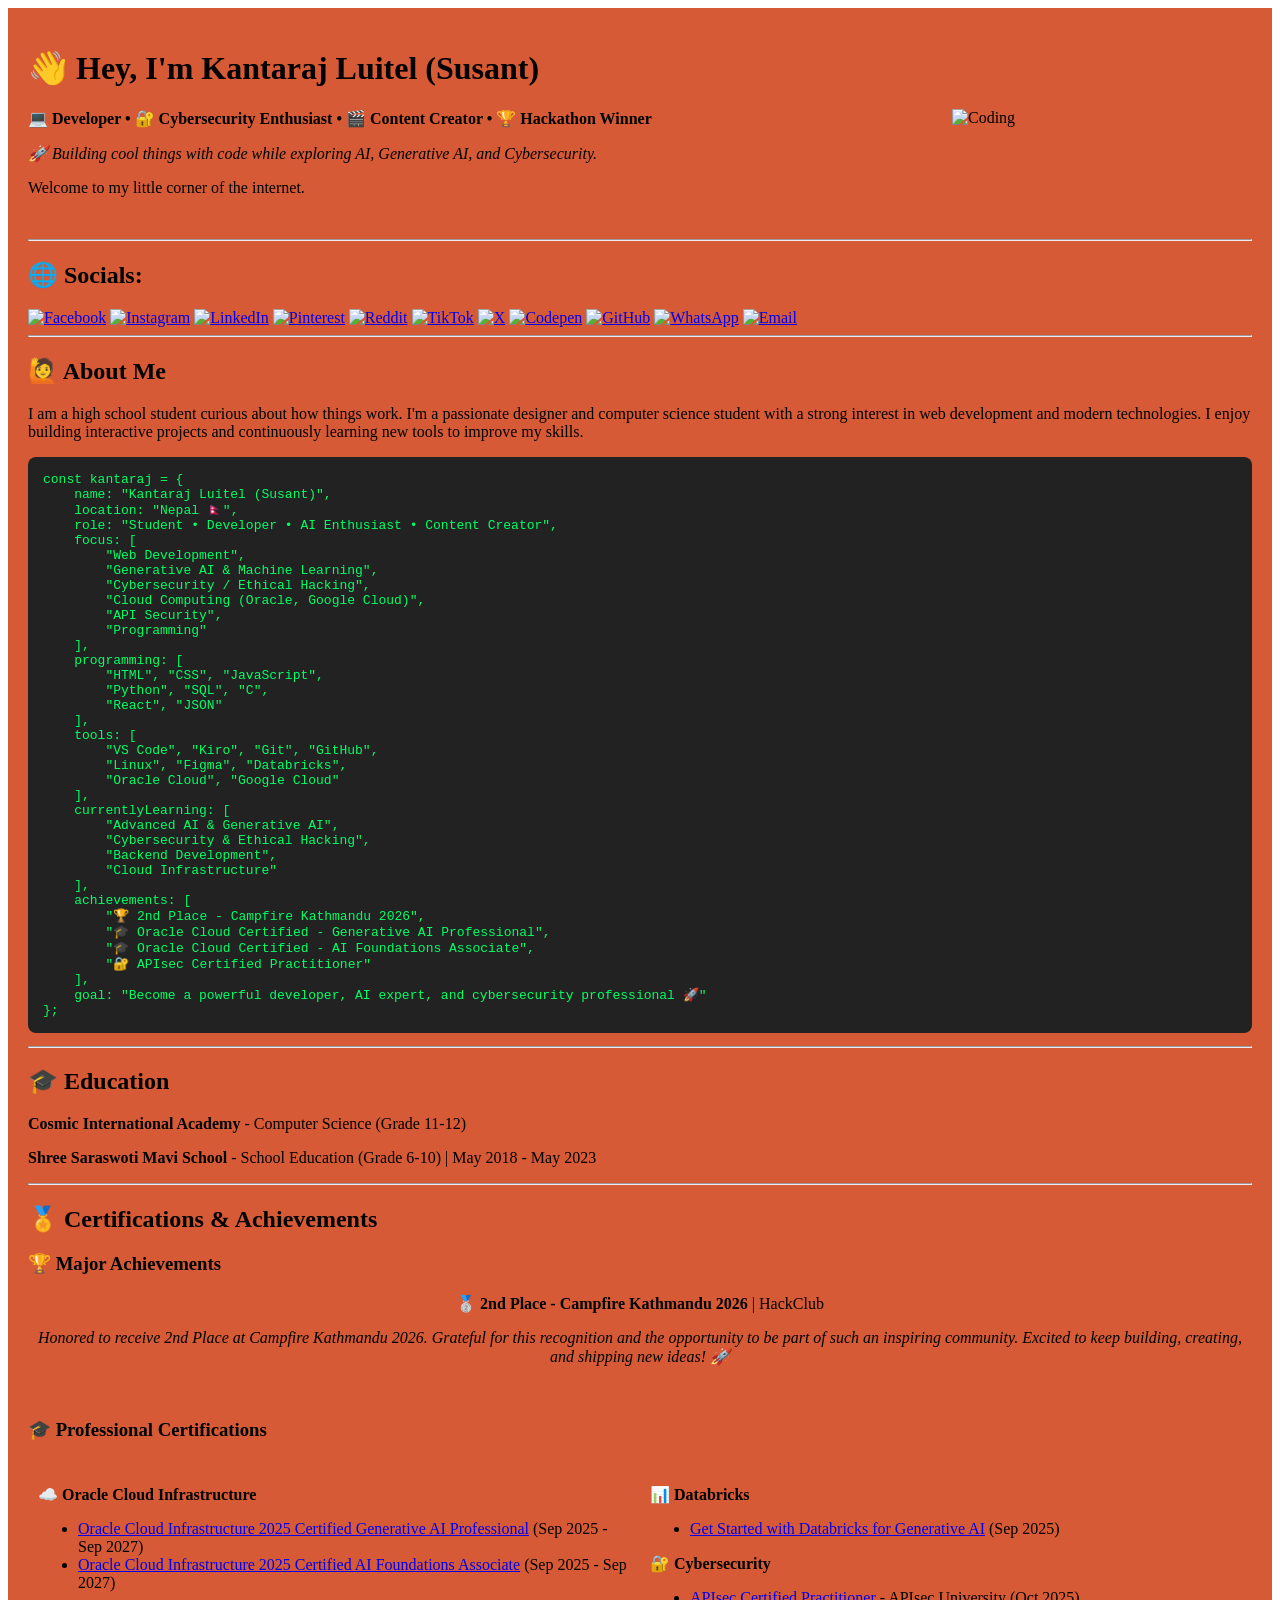
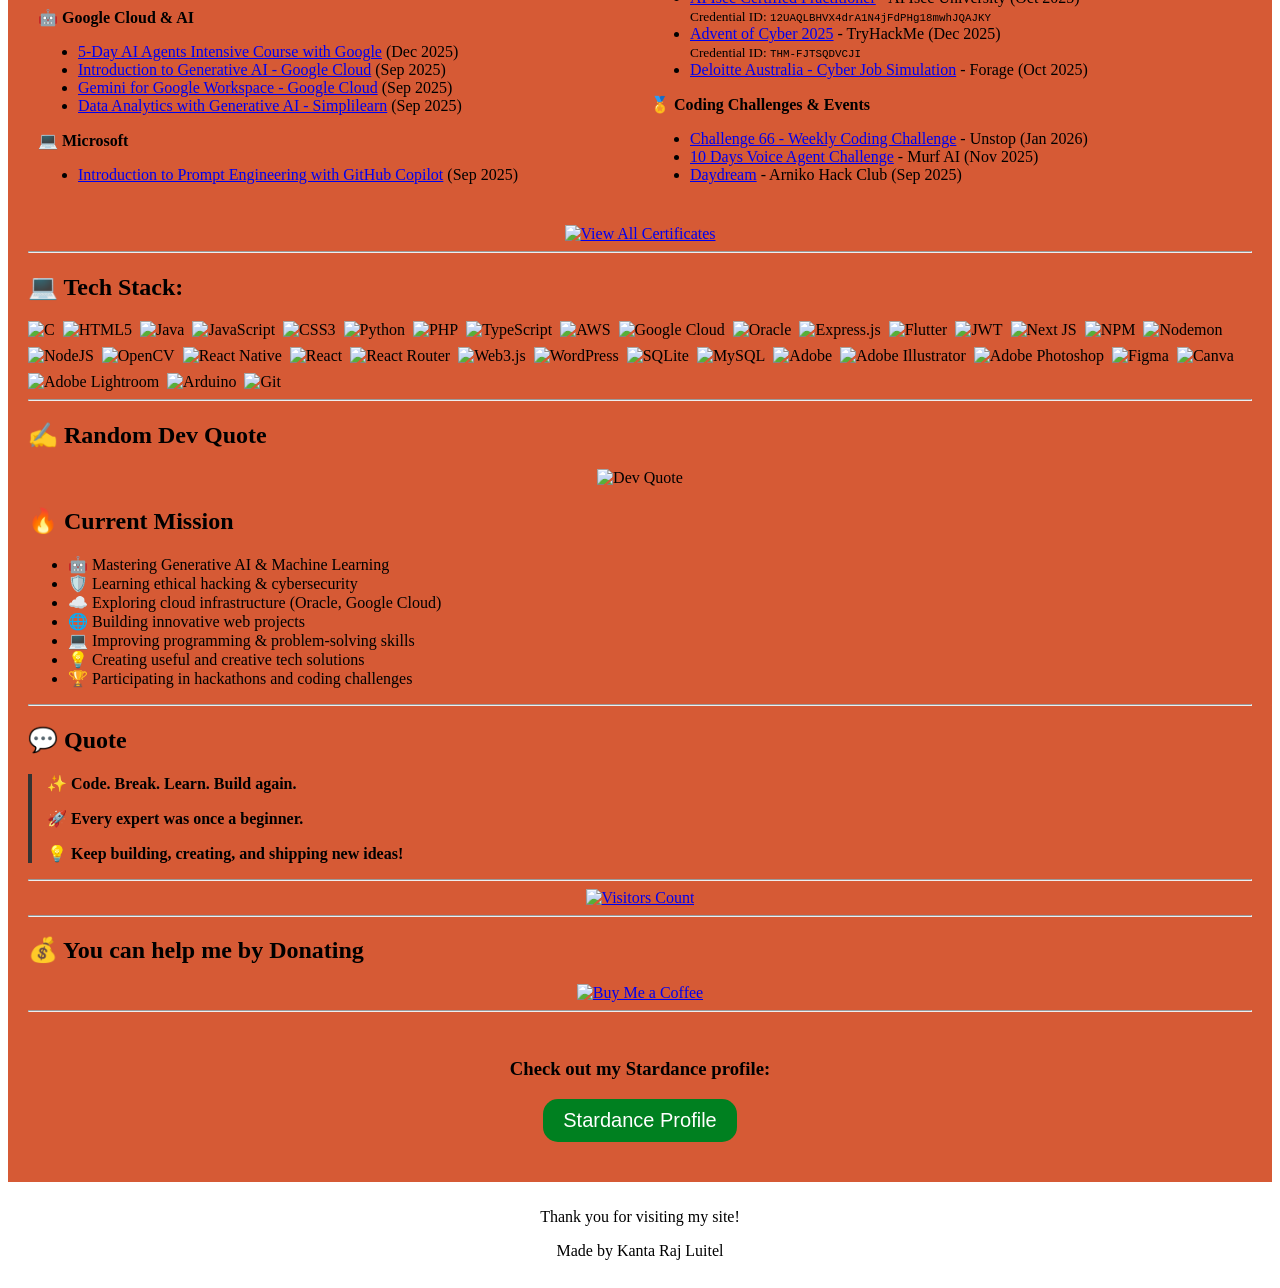
==== commit 89e5c6aa: "another touch" ====
--- a/index.html
+++ b/index.html
@@ -1,128 +1,274 @@
 <!DOCTYPE html>
 <html lang="en">
+
 <head>
-  <meta charset="UTF-8">
-  <meta name="viewport" content="width=device-width, initial-scale=1.0">
-  <title>Kanta Raj Luitel | Portfolio</title>
-  <link rel="stylesheet" href="assets/css/styles.css">
-  <link href="https://cdn.jsdelivr.net/npm/boxicons@2.0.5/css/boxicons.min.css" rel="stylesheet">
+    <meta charset="UTF-8">
+    <meta name="viewport" content="width=device-width, initial-scale=1.0">
+    <title>Kantaraj Luitel (Susant) - Portfolio</title>
+    <link rel="stylesheet" href="style.css">
 </head>
-<body>
-  <header class="l-header">
-    <nav class="nav bd-grid">
-      <a href="#home" class="nav__logo">Kanta Raj<span>.</span></a>
-      <button class="nav__toggle" id="nav-toggle" aria-label="Open menu" aria-expanded="false"><i class="bx bx-menu"></i></button>
-      <div class="nav__menu" id="nav-menu">
-        <ul class="nav__list">
-          <li class="nav__item"><a href="#home" class="nav__link active-link">Home</a></li>
-          <li class="nav__item"><a href="#about" class="nav__link">About</a></li>
-          <li class="nav__item"><a href="#skills" class="nav__link">Skills</a></li>
-          <li class="nav__item"><a href="#work" class="nav__link">Work</a></li>
-          <li class="nav__item"><a href="#contact" class="nav__link">Contact</a></li>
-        </ul>
-      </div>
-    </nav>
-  </header>
-
-  <main>
-    <section class="home bd-grid" id="home">
-      <div class="home__data">
-        <p class="eyebrow">Designer · Developer · Student</p>
-        <h1 class="home__title">Building things for the <span class="home__title-color">web.</span></h1>
-        <p class="home__intro">Hi, I'm Kanta Raj Luitel. I enjoy turning ideas into useful, interactive digital experiences.</p>
-        <div class="home__actions">
-          <a href="#work" class="button">See my work <i class="bx bx-right-arrow-alt"></i></a>
-          <a href="#contact" class="text-link">Get in touch</a>
+
+<body class="body">
+    <div id="main-div">
+        <h1 class="Title">👋 Hey, I'm Kantaraj Luitel (Susant)</h1>
+        <img align="right" alt="Coding" width="300" src="https://cdn.dribbble.com/users/1019864/screenshots/3079099/codeloop.gif">
+        
+        <p><strong>💻 Developer • 🔐 Cybersecurity Enthusiast • 🎬 Content Creator • 🏆 Hackathon Winner</strong></p>
+        <p><em>🚀 Building cool things with code while exploring AI, Generative AI, and Cybersecurity.</em></p>
+        <p>Welcome to my little corner of the internet.</p>
+        <br clear="all">
+
+        <hr>
+
+        <section>
+            <h2>🌐 Socials:</h2>
+            <div>
+                <a href="https://facebook.com/Kantaraj.Luitel" target="_blank"><img src="https://img.shields.io/badge/Facebook-%231877F2.svg?logo=Facebook&logoColor=white" alt="Facebook"></a>
+                <a href="https://instagram.com/susantgamerz" target="_blank"><img src="https://img.shields.io/badge/Instagram-%23E4405F.svg?logo=Instagram&logoColor=white" alt="Instagram"></a>
+                <a href="https://linkedin.com/in/kantaraj-luitel" target="_blank"><img src="https://img.shields.io/badge/LinkedIn-%230077B5.svg?logo=linkedin&logoColor=white" alt="LinkedIn"></a>
+                <a href="https://pinterest.com/susantluitel" target="_blank"><img src="https://img.shields.io/badge/Pinterest-%23E60023.svg?logo=Pinterest&logoColor=white" alt="Pinterest"></a>
+                <a href="https://reddit.com/user/Successful-Twist2608" target="_blank"><img src="https://img.shields.io/badge/Reddit-%23FF4500.svg?logo=Reddit&logoColor=white" alt="Reddit"></a>
+                <a href="https://tiktok.com/@vortexeditz34" target="_blank"><img src="https://img.shields.io/badge/TikTok-%23000000.svg?logo=TikTok&logoColor=white" alt="TikTok"></a>
+                <a href="https://x.com/Susantedit" target="_blank"><img src="https://img.shields.io/badge/X-black.svg?logo=X&logoColor=white" alt="X"></a>
+                <a href="https://codepen.io/susant-gamerz" target="_blank"><img src="https://img.shields.io/badge/Codepen-000000?logo=codepen&logoColor=white" alt="Codepen"></a>
+                <a href="https://github.com/susantedit" target="_blank"><img src="https://img.shields.io/badge/GitHub-181717.svg?logo=github&logoColor=white" alt="GitHub"></a>
+                <a href="https://wa.me/9779708838261" target="_blank"><img src="https://img.shields.io/badge/WhatsApp-25D366?logo=whatsapp&logoColor=white" alt="WhatsApp"></a>
+                <a href="mailto:susantedit@gmail.com"><img src="https://img.shields.io/badge/Email-D14836?logo=gmail&logoColor=white" alt="Email"></a>
+            </div>
+        </section>
+
+        <hr>
+
+        <section>
+            <h2>🙋 About Me</h2>
+            <p>I am a high school student curious about how things work. I'm a passionate designer and computer science student with a strong interest in web development and modern technologies. I enjoy building interactive projects and continuously learning new tools to improve my skills.</p>
+            <pre style="background: #222; color: #00ff66; padding: 15px; border-radius: 8px; overflow-x: auto; font-family: monospace;"><code>const kantaraj = {
+    name: "Kantaraj Luitel (Susant)",
+    location: "Nepal 🇳🇵",
+    role: "Student • Developer • AI Enthusiast • Content Creator",
+    focus: [
+        "Web Development",
+        "Generative AI & Machine Learning",
+        "Cybersecurity / Ethical Hacking",
+        "Cloud Computing (Oracle, Google Cloud)",
+        "API Security",
+        "Programming"
+    ],
+    programming: [
+        "HTML", "CSS", "JavaScript",
+        "Python", "SQL", "C",
+        "React", "JSON"
+    ],
+    tools: [
+        "VS Code", "Kiro", "Git", "GitHub",
+        "Linux", "Figma", "Databricks",
+        "Oracle Cloud", "Google Cloud"
+    ],
+    currentlyLearning: [
+        "Advanced AI & Generative AI",
+        "Cybersecurity & Ethical Hacking",
+        "Backend Development",
+        "Cloud Infrastructure"
+    ],
+    achievements: [
+        "🏆 2nd Place - Campfire Kathmandu 2026",
+        "🎓 Oracle Cloud Certified - Generative AI Professional",
+        "🎓 Oracle Cloud Certified - AI Foundations Associate",
+        "🔐 APIsec Certified Practitioner"
+    ],
+    goal: "Become a powerful developer, AI expert, and cybersecurity professional 🚀"
+};</code></pre>
+        </section>
+
+        <hr>
+
+        <section>
+            <h2>🎓 Education</h2>
+            <p><strong>Cosmic International Academy</strong> - Computer Science (Grade 11-12)</p>
+            <p><strong>Shree Saraswoti Mavi School</strong> - School Education (Grade 6-10) | May 2018 - May 2023</p>
+        </section>
+
+        <hr>
+
+        <section>
+            <h2>🏅 Certifications & Achievements</h2>
+            
+            <h3>🏆 Major Achievements</h3>
+            <div align="center" style="text-align: center;">
+                <p><strong>🥈 2nd Place - Campfire Kathmandu 2026</strong> | HackClub</p>
+                <p><em>Honored to receive 2nd Place at Campfire Kathmandu 2026. Grateful for this recognition and the opportunity to be part of such an inspiring community. Excited to keep building, creating, and shipping new ideas! 🚀</em></p>
+            </div>
+
+            <br>
+
+            <h3>🎓 Professional Certifications</h3>
+            <table width="100%" cellpadding="10" style="border-collapse: collapse;">
+                <tr>
+                    <td width="50%" valign="top" style="vertical-align: top;">
+                        <p><strong>☁️ Oracle Cloud Infrastructure</strong></p>
+                        <ul>
+                            <li><a href="https://www.linkedin.com/in/kantaraj-luitel/details/certifications/" target="_blank">Oracle Cloud Infrastructure 2025 Certified Generative AI Professional</a> (Sep 2025 - Sep 2027)</li>
+                            <li><a href="https://www.linkedin.com/in/kantaraj-luitel/details/certifications/" target="_blank">Oracle Cloud Infrastructure 2025 Certified AI Foundations Associate</a> (Sep 2025 - Sep 2027)</li>
+                        </ul>
+
+                        <p><strong>🤖 Google Cloud & AI</strong></p>
+                        <ul>
+                            <li><a href="https://www.linkedin.com/in/kantaraj-luitel/details/certifications/" target="_blank">5-Day AI Agents Intensive Course with Google</a> (Dec 2025)</li>
+                            <li><a href="https://www.linkedin.com/in/kantaraj-luitel/details/certifications/" target="_blank">Introduction to Generative AI - Google Cloud</a> (Sep 2025)</li>
+                            <li><a href="https://www.linkedin.com/in/kantaraj-luitel/details/certifications/" target="_blank">Gemini for Google Workspace - Google Cloud</a> (Sep 2025)</li>
+                            <li><a href="https://www.linkedin.com/in/kantaraj-luitel/details/certifications/" target="_blank">Data Analytics with Generative AI - Simplilearn</a> (Sep 2025)</li>
+                        </ul>
+
+                        <p><strong>💻 Microsoft</strong></p>
+                        <ul>
+                            <li><a href="https://www.linkedin.com/in/kantaraj-luitel/details/certifications/" target="_blank">Introduction to Prompt Engineering with GitHub Copilot</a> (Sep 2025)</li>
+                        </ul>
+                    </td>
+                    <td width="50%" valign="top" style="vertical-align: top;">
+                        <p><strong>📊 Databricks</strong></p>
+                        <ul>
+                            <li><a href="https://www.linkedin.com/in/kantaraj-luitel/details/certifications/" target="_blank">Get Started with Databricks for Generative AI</a> (Sep 2025)</li>
+                        </ul>
+
+                        <p><strong>🔐 Cybersecurity</strong></p>
+                        <ul>
+                            <li><a href="https://www.linkedin.com/in/kantaraj-luitel/details/certifications/" target="_blank">APIsec Certified Practitioner</a> - APIsec University (Oct 2025)<br><small>Credential ID: <code>12UAQLBHVX4drA1N4jFdPHg18mwhJQAJKY</code></small></li>
+                            <li><a href="https://www.linkedin.com/in/kantaraj-luitel/details/certifications/" target="_blank">Advent of Cyber 2025</a> - TryHackMe (Dec 2025)<br><small>Credential ID: <code>THM-FJTSQDVCJI</code></small></li>
+                            <li><a href="https://www.linkedin.com/in/kantaraj-luitel/details/certifications/" target="_blank">Deloitte Australia - Cyber Job Simulation</a> - Forage (Oct 2025)</li>
+                        </ul>
+
+                        <p><strong>🏅 Coding Challenges & Events</strong></p>
+                        <ul>
+                            <li><a href="https://www.linkedin.com/in/kantaraj-luitel/details/certifications/" target="_blank">Challenge 66 - Weekly Coding Challenge</a> - Unstop (Jan 2026)</li>
+                            <li><a href="https://www.linkedin.com/in/kantaraj-luitel/details/certifications/" target="_blank">10 Days Voice Agent Challenge</a> - Murf AI (Nov 2025)</li>
+                            <li><a href="https://www.linkedin.com/in/kantaraj-luitel/details/certifications/" target="_blank">Daydream</a> - Arniko Hack Club (Sep 2025)</li>
+                        </ul>
+                    </td>
+                </tr>
+            </table>
+
+            <div align="center" style="text-align: center; margin-top: 15px;">
+                <a href="https://www.linkedin.com/in/kantaraj-luitel/details/certifications/" target="_blank">
+                    <img src="https://img.shields.io/badge/📜_View_All_Certificates-LinkedIn-0077B5?style=for-the-badge&logo=linkedin" alt="View All Certificates">
+                </a>
+            </div>
+        </section>
+
+        <hr>
+
+        <section>
+            <h2>💻 Tech Stack:</h2>
+            <div style="display: flex; flex-wrap: wrap; gap: 8px;">
+                <img src="https://img.shields.io/badge/c-%2300599C.svg?style=for-the-badge&logo=c&logoColor=white" alt="C">
+                <img src="https://img.shields.io/badge/html5-%23E34F26.svg?style=for-the-badge&logo=html5&logoColor=white" alt="HTML5">
+                <img src="https://img.shields.io/badge/java-%23ED8B00.svg?style=for-the-badge&logo=openjdk&logoColor=white" alt="Java">
+                <img src="https://img.shields.io/badge/javascript-%23323330.svg?style=for-the-badge&logo=javascript&logoColor=%23F7DF1E" alt="JavaScript">
+                <img src="https://img.shields.io/badge/css3-%231572B6.svg?style=for-the-badge&logo=css3&logoColor=white" alt="CSS3">
+                <img src="https://img.shields.io/badge/python-3670A0?style=for-the-badge&logo=python&logoColor=ffdd54" alt="Python">
+                <img src="https://img.shields.io/badge/php-%23777BB4.svg?style=for-the-badge&logo=php&logoColor=white" alt="PHP">
+                <img src="https://img.shields.io/badge/typescript-%23007ACC.svg?style=for-the-badge&logo=typescript&logoColor=white" alt="TypeScript">
+                <img src="https://img.shields.io/badge/AWS-%23FF9900.svg?style=for-the-badge&logo=amazon-aws&logoColor=white" alt="AWS">
+                <img src="https://img.shields.io/badge/GoogleCloud-%234285F4.svg?style=for-the-badge&logo=google-cloud&logoColor=white" alt="Google Cloud">
+                <img src="https://img.shields.io/badge/Oracle-F80000?style=for-the-badge&logo=oracle&logoColor=white" alt="Oracle">
+                <img src="https://img.shields.io/badge/express.js-%23404d59.svg?style=for-the-badge&logo=express&logoColor=%2361DAFB" alt="Express.js">
+                <img src="https://img.shields.io/badge/Flutter-%2302569B.svg?style=for-the-badge&logo=Flutter&logoColor=white" alt="Flutter">
+                <img src="https://img.shields.io/badge/JWT-black?style=for-the-badge&logo=JSON%20web%20tokens" alt="JWT">
+                <img src="https://img.shields.io/badge/Next-black?style=for-the-badge&logo=next.js&logoColor=white" alt="Next JS">
+                <img src="https://img.shields.io/badge/NPM-%23CB3837.svg?style=for-the-badge&logo=npm&logoColor=white" alt="NPM">
+                <img src="https://img.shields.io/badge/NODEMON-%23323330.svg?style=for-the-badge&logo=nodemon&logoColor=%BBDEAD" alt="Nodemon">
+                <img src="https://img.shields.io/badge/node.js-6DA55F?style=for-the-badge&logo=node.js&logoColor=white" alt="NodeJS">
+                <img src="https://img.shields.io/badge/opencv-%23white.svg?style=for-the-badge&logo=opencv&logoColor=white" alt="OpenCV">
+                <img src="https://img.shields.io/badge/react_native-%2320232a.svg?style=for-the-badge&logo=react&logoColor=%2361DAFB" alt="React Native">
+                <img src="https://img.shields.io/badge/react-%2320232a.svg?style=for-the-badge&logo=react&logoColor=%2361DAFB" alt="React">
+                <img src="https://img.shields.io/badge/React_Router-CA4245?style=for-the-badge&logo=react-router&logoColor=white" alt="React Router">
+                <img src="https://img.shields.io/badge/web3.js-F16822?style=for-the-badge&logo=web3.js&logoColor=white" alt="Web3.js">
+                <img src="https://img.shields.io/badge/WordPress-%23117AC9.svg?style=for-the-badge&logo=WordPress&logoColor=white" alt="WordPress">
+                <img src="https://img.shields.io/badge/sqlite-%2307405e.svg?style=for-the-badge&logo=sqlite&logoColor=white" alt="SQLite">
+                <img src="https://img.shields.io/badge/mysql-4479A1.svg?style=for-the-badge&logo=mysql&logoColor=white" alt="MySQL">
+                <img src="https://img.shields.io/badge/adobe-%23FF0000.svg?style=for-the-badge&logo=adobe&logoColor=white" alt="Adobe">
+                <img src="https://img.shields.io/badge/adobe%20illustrator-%23FF9A00.svg?style=for-the-badge&logo=adobe%20illustrator&logoColor=white" alt="Adobe Illustrator">
+                <img src="https://img.shields.io/badge/adobe%20photoshop-%2331A8FF.svg?style=for-the-badge&logo=adobe%20photoshop&logoColor=white" alt="Adobe Photoshop">
+                <img src="https://img.shields.io/badge/figma-%23F24E1E.svg?style=for-the-badge&logo=figma&logoColor=white" alt="Figma">
+                <img src="https://img.shields.io/badge/Canva-%2300C4CC.svg?style=for-the-badge&logo=Canva&logoColor=white" alt="Canva">
+                <img src="https://img.shields.io/badge/Adobe%20Lightroom-31A8FF.svg?style=for-the-badge&logo=Adobe%20Lightroom&logoColor=white" alt="Adobe Lightroom">
+                <img src="https://img.shields.io/badge/-Arduino-00979D?style=for-the-badge&logo=Arduino&logoColor=white" alt="Arduino">
+                <img src="https://img.shields.io/badge/git-%23F05033.svg?style=for-the-badge&logo=git&logoColor=white" alt="Git">
+            </div>
+        </section>
+
+        
+
+        <hr>
+
+        <section>
+            <h2>✍️ Random Dev Quote</h2>
+            <div align="center" style="text-align: center;">
+                <img src="https://quotes-github-readme.vercel.app/api?type=horizontal&theme=radical" alt="Dev Quote" style="max-width: 100%;">
+            </div>
+        </section>
+
+
+        <section>
+            <h2>🔥 Current Mission</h2>
+            <ul>
+                <li>🤖 Mastering Generative AI & Machine Learning</li>
+                <li>🛡️ Learning ethical hacking & cybersecurity</li>
+                <li>☁️ Exploring cloud infrastructure (Oracle, Google Cloud)</li>
+                <li>🌐 Building innovative web projects</li>
+                <li>💻 Improving programming & problem-solving skills</li>
+                <li>💡 Creating useful and creative tech solutions</li>
+                <li>🏆 Participating in hackathons and coding challenges</li>
+            </ul>
+        </section>
+
+        <hr>
+
+        <section>
+            <h2>💬 Quote</h2>
+            <blockquote style="border-left: 4px solid #333; padding-left: 15px; margin: 10px 0;">
+                <p>✨ <strong>Code. Break. Learn. Build again.</strong></p>
+                <p>🚀 <strong>Every expert was once a beginner.</strong></p>
+                <p>💡 <strong>Keep building, creating, and shipping new ideas!</strong></p>
+            </blockquote>
+        </section>
+
+        <hr>
+
+        <div align="center" style="text-align: center;">
+            <a href="https://visitcount.itsvg.in" target="_blank">
+                <img src="https://visitcount.itsvg.in/api?id=susantedit&icon=0&color=5" alt="Visitors Count">
+            </a>
         </div>
-      </div>
-      <div class="home__social">
-        <a href="https://linkedin.com/in/kantaraj-luitel" target="_blank" rel="noopener" aria-label="LinkedIn"><i class="bx bxl-linkedin"></i></a>
-        <a href="https://github.com/susantedit" target="_blank" rel="noopener" aria-label="GitHub"><i class="bx bxl-github"></i></a>
-        <a href="https://codepen.io/susant-gamerz" target="_blank" rel="noopener" aria-label="CodePen"><i class="bx bxl-codepen"></i></a>
-        <a href="https://wa.me/9779708838261" target="_blank" rel="noopener" aria-label="WhatsApp"><i class="bx bxl-whatsapp"></i></a>
-      </div>
-      <div class="home__img">
-        <div class="portrait-frame"><img src="assets/img/perfil.png" alt="Portrait of Kanta Raj Luitel"></div>
-        <span class="home__note">01 / portfolio</span>
-      </div>
-    </section>
-
-    <section class="about section" id="about">
-      <div class="bd-grid section-grid">
-        <div class="section-label">01 / About</div>
-        <div class="about__container">
-          <div class="about__img"><img src="assets/img/about.jpg" alt="Kanta working on a computer"></div>
-          <div class="about__copy">
-            <h2 class="about__subtitle">Curious about how things work.</h2>
-            <p class="about__text">I'm a passionate designer and computer science student with a strong interest in web development and modern technologies. I enjoy building interactive projects and continuously learning new tools to improve my skills.</p>
-          </div>
-        </div>
-      </div>
-    </section>
-
-    <section class="skills section" id="skills">
-      <div class="bd-grid section-grid">
-        <div class="section-label">02 / Skills</div>
-        <div class="skills__container">
-          <div>
-            <h2 class="skills__subtitle">Things I like working with</h2>
-            <p class="skills__text">I work across frontend development, UI/UX, backend tools and security. I'm always learning, so these numbers are better treated as a snapshot than a score.</p>
-            <div class="skills-list">
-              <div class="skills__data"><div class="skills__names"><i class="bx bxl-html5 skills__icon"></i><span class="skills__name">HTML5</span></div><span>95%</span><div class="skills__bar skills__html"></div></div>
-              <div class="skills__data"><div class="skills__names"><i class="bx bxl-css3 skills__icon"></i><span class="skills__name">CSS3</span></div><span>85%</span><div class="skills__bar skills__css"></div></div>
-              <div class="skills__data"><div class="skills__names"><i class="bx bxl-javascript skills__icon"></i><span class="skills__name">JavaScript</span></div><span>65%</span><div class="skills__bar skills__js"></div></div>
-              <div class="skills__data"><div class="skills__names"><i class="bx bxs-paint skills__icon"></i><span class="skills__name">UI / UX</span></div><span>85%</span><div class="skills__bar skills__ux"></div></div>
-            </div>
-          </div>
-          <div class="skills__visual"><img src="assets/img/work3.jpg" alt="Project preview" class="skills__img"><p>Design is where an idea starts to become something people can use.</p></div>
-        </div>
-      </div>
-    </section>
-
-    <section class="work section" id="work">
-      <div class="bd-grid section-grid">
-        <div class="section-label">03 / Selected work</div>
-        <div class="work__heading"><h2>Projects, experiments<br>and things I made.</h2></div>
-        <div class="work__container">
-          <a href="#" class="work__img work-large"><img src="assets/img/work1.jpg" alt="Project one"><span>01</span></a>
-          <a href="#" class="work__img"><img src="assets/img/work2.jpg" alt="Project two"><span>02</span></a>
-          <a href="#" class="work__img"><img src="assets/img/work3.jpg" alt="Project three"><span>03</span></a>
-          <a href="#" class="work__img"><img src="assets/img/work4.jpg" alt="Project four"><span>04</span></a>
-          <a href="#" class="work__img"><img src="assets/img/work5.jpg" alt="Project five"><span>05</span></a>
-          <a href="#" class="work__img"><img src="assets/img/work6.jpg" alt="Project six"><span>06</span></a>
-        </div>
-      </div>
-    </section>
-
-    <section class="contact section" id="contact">
-      <div class="bd-grid section-grid">
-        <div class="section-label">04 / Contact</div>
-        <div class="contact__container">
-          <div class="contact__intro"><h2>Have an idea?<br><span>Let's talk.</span></h2><a href="mailto:susantedit@gmail.com">susantedit@gmail.com</a></div>
-          <form action="" class="contact__form" id="contact-form">
-            <label>Name<input type="text" name="name" placeholder="Your name" class="contact__input" required></label>
-            <label>Email<input type="email" name="email" placeholder="you@example.com" class="contact__input" required></label>
-            <label>Message<textarea name="message" rows="5" placeholder="Tell me a little about it..." class="contact__input" required></textarea></label>
-            <button type="submit" class="contact__button button">Send message <i class="bx bx-send"></i></button>
-            <p id="form-message" class="form-message" aria-live="polite"></p>
-          </form>
-        </div>
-      </div>
-    </section>
-  </main>
-
-  <footer class="footer">
-    <div class="bd-grid footer__inner">
-      <div><p class="footer__title">Kanta Raj Luitel</p><p class="footer__copy">Designing, building and learning.</p></div>
-      <div class="footer__social">
-        <a href="https://facebook.com/Kantaraj.Luitel" target="_blank" rel="noopener" class="footer__icon"><i class="bx bxl-facebook"></i></a>
-        <a href="https://instagram.com/susantgamerz" target="_blank" rel="noopener" class="footer__icon"><i class="bx bxl-instagram"></i></a>
-        <a href="https://x.com/Susantedit" target="_blank" rel="noopener" class="footer__icon"><i class="bx bxl-twitter"></i></a>
-        <a href="https://github.com/susantedit" target="_blank" rel="noopener" class="footer__icon"><i class="bx bxl-github"></i></a>
-        <a href="mailto:susantedit@gmail.com" class="footer__icon"><i class="bx bx-envelope"></i></a>
-      </div>
+
+        <hr>
+
+        <section>
+            <h2>💰 You can help me by Donating</h2>
+            <div align="center" style="text-align: center;">
+                <a href="https://buymeacoffee.com/Susantedit" target="_blank">
+                    <img src="https://img.shields.io/badge/Buy%20Me%20a%20Coffee-ffdd00?style=for-the-badge&logo=buy-me-a-coffee&logoColor=black" alt="Buy Me a Coffee">
+                </a>
+            </div>
+        </section>
+
+        <hr>
+
+
+
+        <br>
+
+        <section style="text-align: center; margin: 20px 0;">
+            <h3>Check out my Stardance profile:</h3>
+            <a href="https://stardance.hackclub.com/@Kantarajluitel" target="_blank">
+                <button style="font-size: 20px; padding: 10px 20px; background-color:rgb(0, 128, 32); color:White; border: none; border-radius: 15px; cursor: pointer;">Stardance Profile</button>
+            </a>
+        </section>
     </div>
-  </footer>
-  <script src="assets/js/main.js"></script>
+
+    <div id="footer">
+        <p>Thank you for visiting my site!</p>
+        <p>Made by Kanta Raj Luitel</p>
+    </div>
 </body>
-</html>
+
+</html>
--- a/style.css
+++ b/style.css
@@ -0,0 +1,19 @@
+#main-div {
+    background-color: #d65a35;
+    padding: 20px;
+}
+.Title {
+    color: black;
+    font-family: cursive;
+}
+.body {
+    color:rgb(0, 0, 0);
+    font-family: cursive;
+}
+#footer {
+    background-color:rgb(0, 0, 0)
+    font-family: cursive;
+    color: black;
+    padding: 10px;
+    text-align: center;
+}
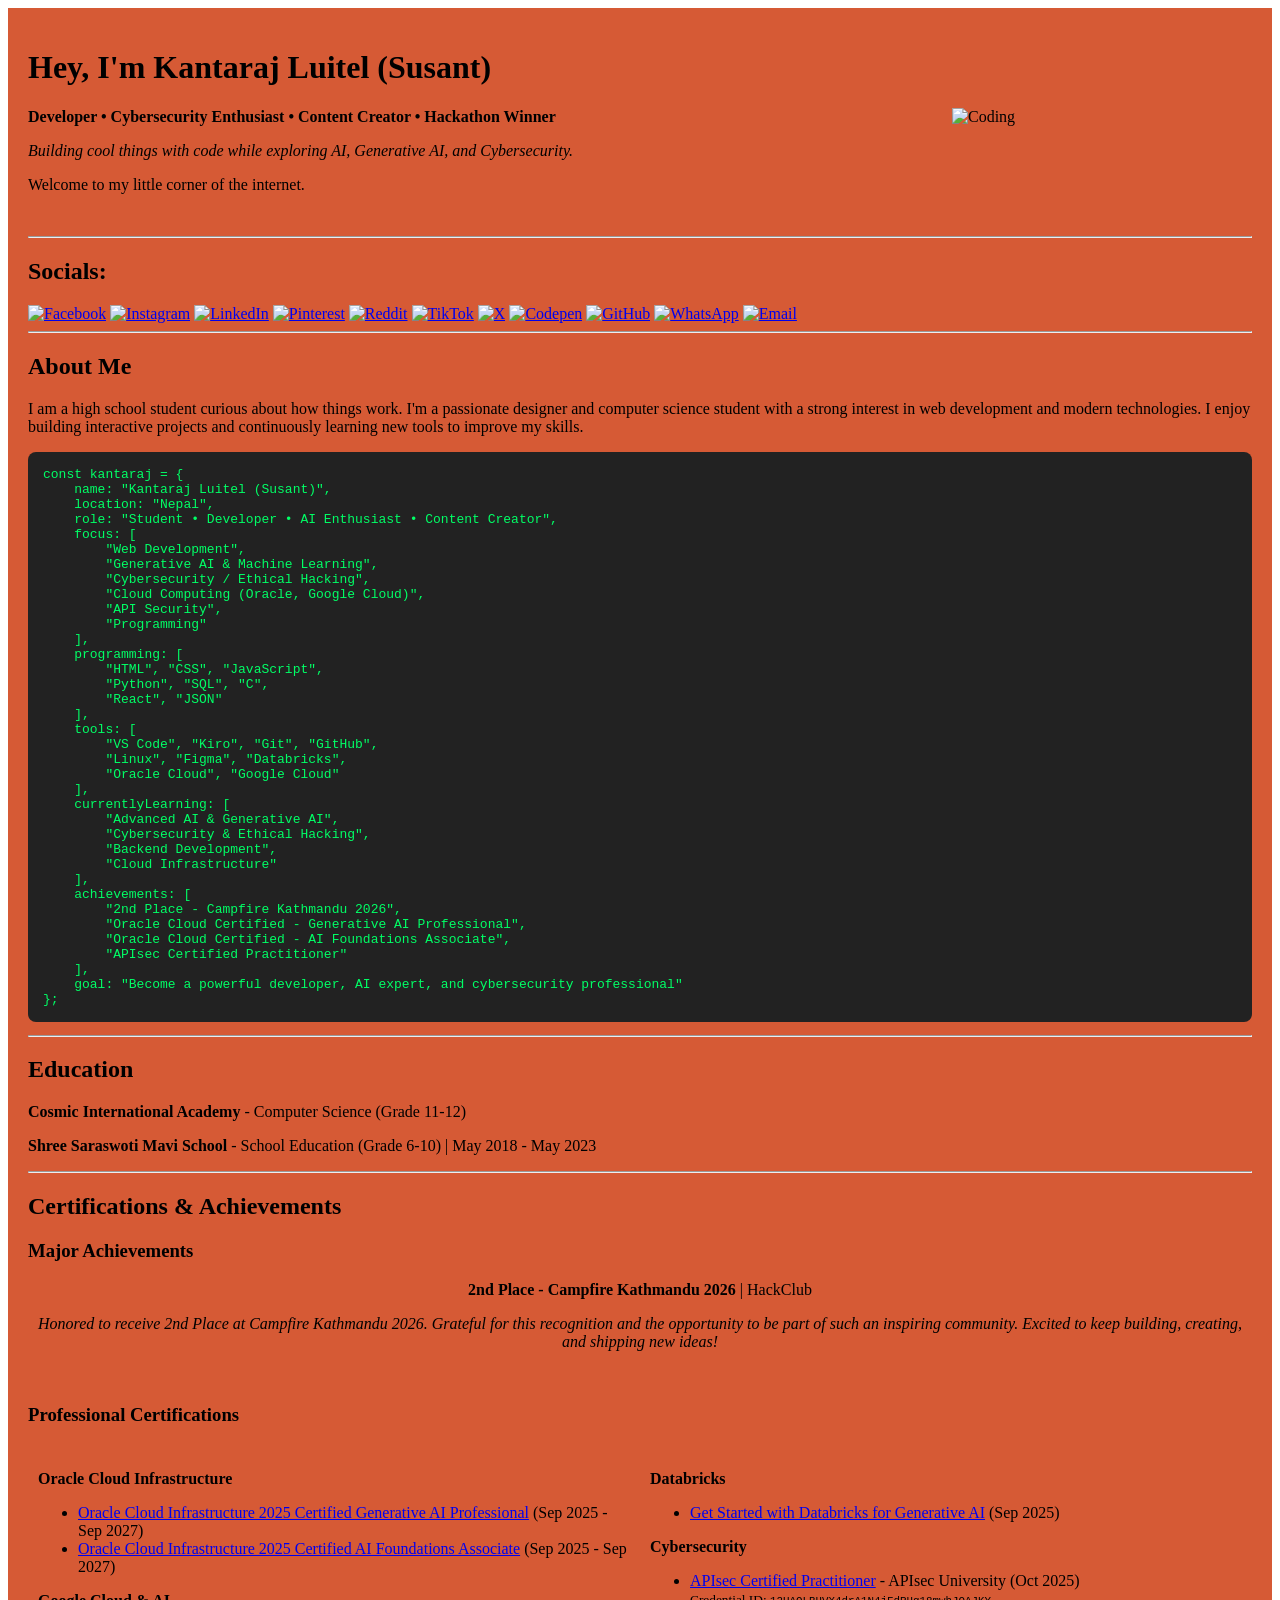
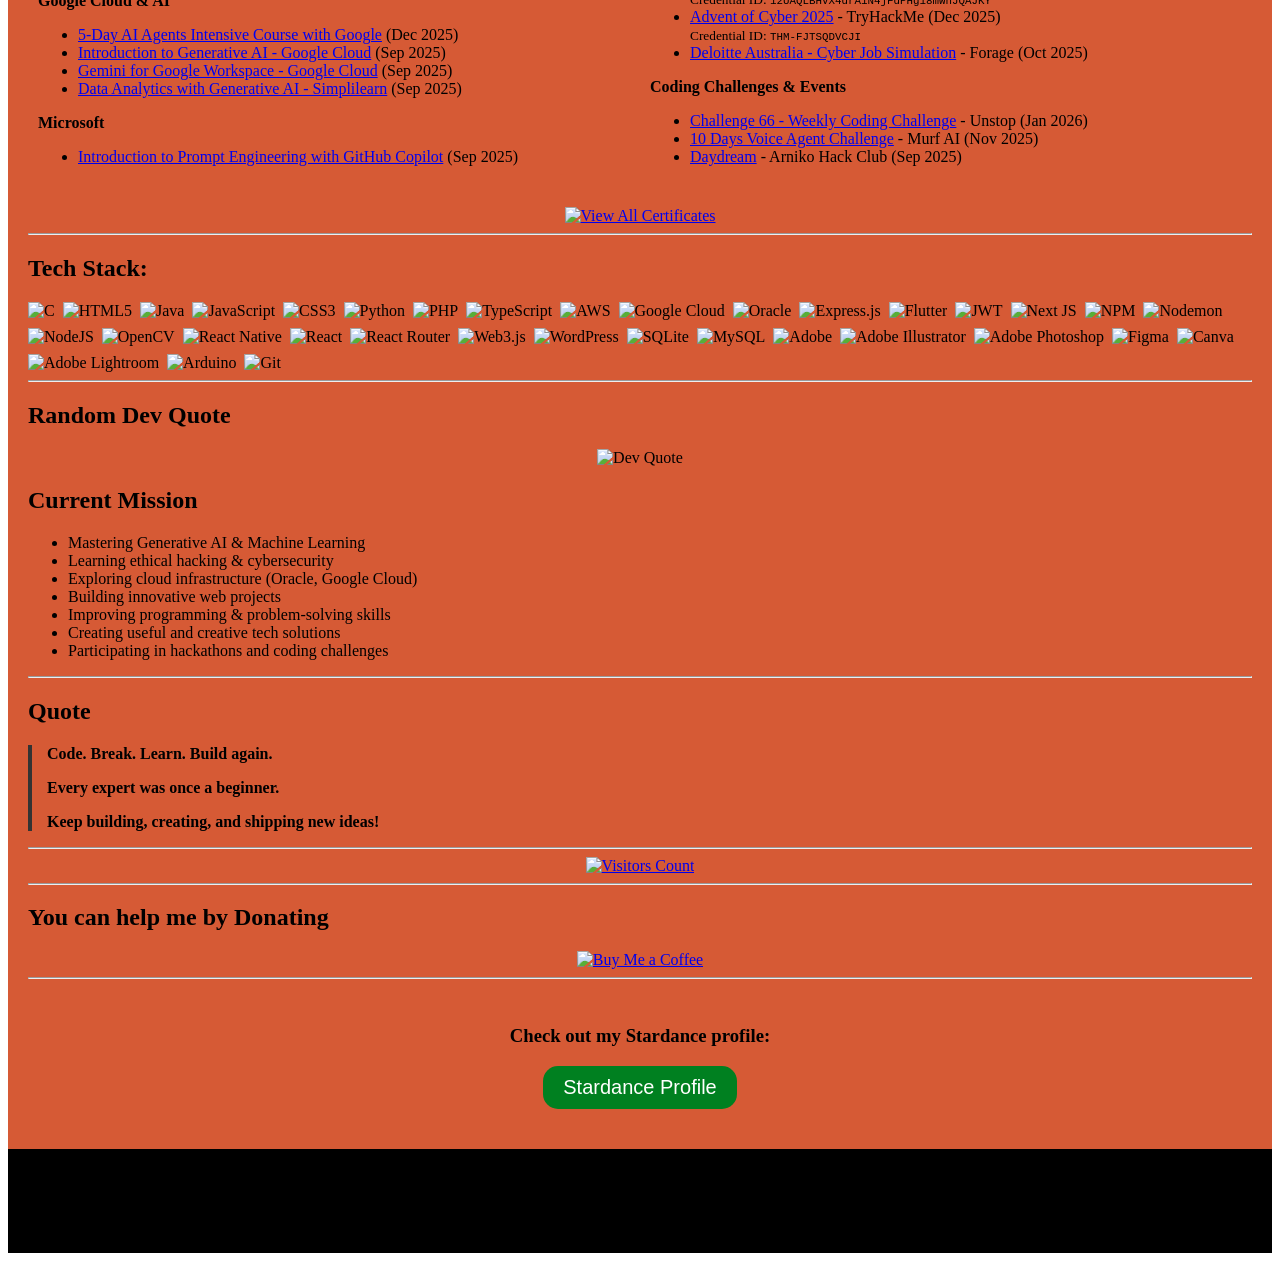
==== commit e3ee85fc: "Rename main.html to index.html for GitHub Pages root" ====
--- a/index.html
+++ b/index.html
@@ -5,23 +5,23 @@
     <meta charset="UTF-8">
     <meta name="viewport" content="width=device-width, initial-scale=1.0">
     <title>Kantaraj Luitel (Susant) - Portfolio</title>
-    <link rel="stylesheet" href="style.css">
+    <link rel="stylesheet" href="main.css">
 </head>
 
 <body class="body">
     <div id="main-div">
-        <h1 class="Title">👋 Hey, I'm Kantaraj Luitel (Susant)</h1>
+        <h1 class="Title">Hey, I'm Kantaraj Luitel (Susant)</h1>
         <img align="right" alt="Coding" width="300" src="https://cdn.dribbble.com/users/1019864/screenshots/3079099/codeloop.gif">
         
-        <p><strong>💻 Developer • 🔐 Cybersecurity Enthusiast • 🎬 Content Creator • 🏆 Hackathon Winner</strong></p>
-        <p><em>🚀 Building cool things with code while exploring AI, Generative AI, and Cybersecurity.</em></p>
+        <p><strong>Developer • Cybersecurity Enthusiast • Content Creator • Hackathon Winner</strong></p>
+        <p><em>Building cool things with code while exploring AI, Generative AI, and Cybersecurity.</em></p>
         <p>Welcome to my little corner of the internet.</p>
         <br clear="all">
 
         <hr>
 
         <section>
-            <h2>🌐 Socials:</h2>
+            <h2>Socials:</h2>
             <div>
                 <a href="https://facebook.com/Kantaraj.Luitel" target="_blank"><img src="https://img.shields.io/badge/Facebook-%231877F2.svg?logo=Facebook&logoColor=white" alt="Facebook"></a>
                 <a href="https://instagram.com/susantgamerz" target="_blank"><img src="https://img.shields.io/badge/Instagram-%23E4405F.svg?logo=Instagram&logoColor=white" alt="Instagram"></a>
@@ -40,11 +40,11 @@
         <hr>
 
         <section>
-            <h2>🙋 About Me</h2>
+            <h2>About Me</h2>
             <p>I am a high school student curious about how things work. I'm a passionate designer and computer science student with a strong interest in web development and modern technologies. I enjoy building interactive projects and continuously learning new tools to improve my skills.</p>
             <pre style="background: #222; color: #00ff66; padding: 15px; border-radius: 8px; overflow-x: auto; font-family: monospace;"><code>const kantaraj = {
     name: "Kantaraj Luitel (Susant)",
-    location: "Nepal 🇳🇵",
+    location: "Nepal",
     role: "Student • Developer • AI Enthusiast • Content Creator",
     focus: [
         "Web Development",
@@ -71,19 +71,19 @@
         "Cloud Infrastructure"
     ],
     achievements: [
-        "🏆 2nd Place - Campfire Kathmandu 2026",
-        "🎓 Oracle Cloud Certified - Generative AI Professional",
-        "🎓 Oracle Cloud Certified - AI Foundations Associate",
-        "🔐 APIsec Certified Practitioner"
-    ],
-    goal: "Become a powerful developer, AI expert, and cybersecurity professional 🚀"
+        "2nd Place - Campfire Kathmandu 2026",
+        "Oracle Cloud Certified - Generative AI Professional",
+        "Oracle Cloud Certified - AI Foundations Associate",
+        "APIsec Certified Practitioner"
+    ],
+    goal: "Become a powerful developer, AI expert, and cybersecurity professional"
 };</code></pre>
         </section>
 
         <hr>
 
         <section>
-            <h2>🎓 Education</h2>
+            <h2>Education</h2>
             <p><strong>Cosmic International Academy</strong> - Computer Science (Grade 11-12)</p>
             <p><strong>Shree Saraswoti Mavi School</strong> - School Education (Grade 6-10) | May 2018 - May 2023</p>
         </section>
@@ -91,27 +91,27 @@
         <hr>
 
         <section>
-            <h2>🏅 Certifications & Achievements</h2>
+            <h2>Certifications & Achievements</h2>
             
-            <h3>🏆 Major Achievements</h3>
+            <h3>Major Achievements</h3>
             <div align="center" style="text-align: center;">
-                <p><strong>🥈 2nd Place - Campfire Kathmandu 2026</strong> | HackClub</p>
-                <p><em>Honored to receive 2nd Place at Campfire Kathmandu 2026. Grateful for this recognition and the opportunity to be part of such an inspiring community. Excited to keep building, creating, and shipping new ideas! 🚀</em></p>
+                <p><strong>2nd Place - Campfire Kathmandu 2026</strong> | HackClub</p>
+                <p><em>Honored to receive 2nd Place at Campfire Kathmandu 2026. Grateful for this recognition and the opportunity to be part of such an inspiring community. Excited to keep building, creating, and shipping new ideas!</em></p>
             </div>
 
             <br>
 
-            <h3>🎓 Professional Certifications</h3>
+            <h3>Professional Certifications</h3>
             <table width="100%" cellpadding="10" style="border-collapse: collapse;">
                 <tr>
                     <td width="50%" valign="top" style="vertical-align: top;">
-                        <p><strong>☁️ Oracle Cloud Infrastructure</strong></p>
+                        <p><strong>Oracle Cloud Infrastructure</strong></p>
                         <ul>
                             <li><a href="https://www.linkedin.com/in/kantaraj-luitel/details/certifications/" target="_blank">Oracle Cloud Infrastructure 2025 Certified Generative AI Professional</a> (Sep 2025 - Sep 2027)</li>
                             <li><a href="https://www.linkedin.com/in/kantaraj-luitel/details/certifications/" target="_blank">Oracle Cloud Infrastructure 2025 Certified AI Foundations Associate</a> (Sep 2025 - Sep 2027)</li>
                         </ul>
 
-                        <p><strong>🤖 Google Cloud & AI</strong></p>
+                        <p><strong>Google Cloud & AI</strong></p>
                         <ul>
                             <li><a href="https://www.linkedin.com/in/kantaraj-luitel/details/certifications/" target="_blank">5-Day AI Agents Intensive Course with Google</a> (Dec 2025)</li>
                             <li><a href="https://www.linkedin.com/in/kantaraj-luitel/details/certifications/" target="_blank">Introduction to Generative AI - Google Cloud</a> (Sep 2025)</li>
@@ -119,25 +119,25 @@
                             <li><a href="https://www.linkedin.com/in/kantaraj-luitel/details/certifications/" target="_blank">Data Analytics with Generative AI - Simplilearn</a> (Sep 2025)</li>
                         </ul>
 
-                        <p><strong>💻 Microsoft</strong></p>
+                        <p><strong>Microsoft</strong></p>
                         <ul>
                             <li><a href="https://www.linkedin.com/in/kantaraj-luitel/details/certifications/" target="_blank">Introduction to Prompt Engineering with GitHub Copilot</a> (Sep 2025)</li>
                         </ul>
                     </td>
                     <td width="50%" valign="top" style="vertical-align: top;">
-                        <p><strong>📊 Databricks</strong></p>
+                        <p><strong>Databricks</strong></p>
                         <ul>
                             <li><a href="https://www.linkedin.com/in/kantaraj-luitel/details/certifications/" target="_blank">Get Started with Databricks for Generative AI</a> (Sep 2025)</li>
                         </ul>
 
-                        <p><strong>🔐 Cybersecurity</strong></p>
+                        <p><strong>Cybersecurity</strong></p>
                         <ul>
                             <li><a href="https://www.linkedin.com/in/kantaraj-luitel/details/certifications/" target="_blank">APIsec Certified Practitioner</a> - APIsec University (Oct 2025)<br><small>Credential ID: <code>12UAQLBHVX4drA1N4jFdPHg18mwhJQAJKY</code></small></li>
                             <li><a href="https://www.linkedin.com/in/kantaraj-luitel/details/certifications/" target="_blank">Advent of Cyber 2025</a> - TryHackMe (Dec 2025)<br><small>Credential ID: <code>THM-FJTSQDVCJI</code></small></li>
                             <li><a href="https://www.linkedin.com/in/kantaraj-luitel/details/certifications/" target="_blank">Deloitte Australia - Cyber Job Simulation</a> - Forage (Oct 2025)</li>
                         </ul>
 
-                        <p><strong>🏅 Coding Challenges & Events</strong></p>
+                        <p><strong>Coding Challenges & Events</strong></p>
                         <ul>
                             <li><a href="https://www.linkedin.com/in/kantaraj-luitel/details/certifications/" target="_blank">Challenge 66 - Weekly Coding Challenge</a> - Unstop (Jan 2026)</li>
                             <li><a href="https://www.linkedin.com/in/kantaraj-luitel/details/certifications/" target="_blank">10 Days Voice Agent Challenge</a> - Murf AI (Nov 2025)</li>
@@ -149,7 +149,7 @@
 
             <div align="center" style="text-align: center; margin-top: 15px;">
                 <a href="https://www.linkedin.com/in/kantaraj-luitel/details/certifications/" target="_blank">
-                    <img src="https://img.shields.io/badge/📜_View_All_Certificates-LinkedIn-0077B5?style=for-the-badge&logo=linkedin" alt="View All Certificates">
+                    <img src="https://img.shields.io/badge/View_All_Certificates-LinkedIn-0077B5?style=for-the-badge&logo=linkedin" alt="View All Certificates">
                 </a>
             </div>
         </section>
@@ -157,7 +157,7 @@
         <hr>
 
         <section>
-            <h2>💻 Tech Stack:</h2>
+            <h2>Tech Stack:</h2>
             <div style="display: flex; flex-wrap: wrap; gap: 8px;">
                 <img src="https://img.shields.io/badge/c-%2300599C.svg?style=for-the-badge&logo=c&logoColor=white" alt="C">
                 <img src="https://img.shields.io/badge/html5-%23E34F26.svg?style=for-the-badge&logo=html5&logoColor=white" alt="HTML5">
@@ -196,39 +196,36 @@
             </div>
         </section>
 
-        
-
-        <hr>
-
-        <section>
-            <h2>✍️ Random Dev Quote</h2>
+        <hr>
+
+        <section>
+            <h2>Random Dev Quote</h2>
             <div align="center" style="text-align: center;">
                 <img src="https://quotes-github-readme.vercel.app/api?type=horizontal&theme=radical" alt="Dev Quote" style="max-width: 100%;">
             </div>
         </section>
 
-
-        <section>
-            <h2>🔥 Current Mission</h2>
+        <section>
+            <h2>Current Mission</h2>
             <ul>
-                <li>🤖 Mastering Generative AI & Machine Learning</li>
-                <li>🛡️ Learning ethical hacking & cybersecurity</li>
-                <li>☁️ Exploring cloud infrastructure (Oracle, Google Cloud)</li>
-                <li>🌐 Building innovative web projects</li>
-                <li>💻 Improving programming & problem-solving skills</li>
-                <li>💡 Creating useful and creative tech solutions</li>
-                <li>🏆 Participating in hackathons and coding challenges</li>
+                <li>Mastering Generative AI & Machine Learning</li>
+                <li>Learning ethical hacking & cybersecurity</li>
+                <li>Exploring cloud infrastructure (Oracle, Google Cloud)</li>
+                <li>Building innovative web projects</li>
+                <li>Improving programming & problem-solving skills</li>
+                <li>Creating useful and creative tech solutions</li>
+                <li>Participating in hackathons and coding challenges</li>
             </ul>
         </section>
 
         <hr>
 
         <section>
-            <h2>💬 Quote</h2>
+            <h2>Quote</h2>
             <blockquote style="border-left: 4px solid #333; padding-left: 15px; margin: 10px 0;">
-                <p>✨ <strong>Code. Break. Learn. Build again.</strong></p>
-                <p>🚀 <strong>Every expert was once a beginner.</strong></p>
-                <p>💡 <strong>Keep building, creating, and shipping new ideas!</strong></p>
+                <p><strong>Code. Break. Learn. Build again.</strong></p>
+                <p><strong>Every expert was once a beginner.</strong></p>
+                <p><strong>Keep building, creating, and shipping new ideas!</strong></p>
             </blockquote>
         </section>
 
@@ -243,7 +240,7 @@
         <hr>
 
         <section>
-            <h2>💰 You can help me by Donating</h2>
+            <h2>You can help me by Donating</h2>
             <div align="center" style="text-align: center;">
                 <a href="https://buymeacoffee.com/Susantedit" target="_blank">
                     <img src="https://img.shields.io/badge/Buy%20Me%20a%20Coffee-ffdd00?style=for-the-badge&logo=buy-me-a-coffee&logoColor=black" alt="Buy Me a Coffee">
@@ -252,8 +249,6 @@
         </section>
 
         <hr>
-
-
 
         <br>
 
--- a/main.css
+++ b/main.css
@@ -0,0 +1,19 @@
+#main-div {
+    background-color: #d65a35;
+    padding: 20px;
+}
+.Title {
+    color: black;
+    font-family: cursive;
+}
+.body {
+    color:rgb(0, 0, 0);
+    font-family: cursive;
+}
+#footer {
+    background-color: rgb(0, 0, 0);
+    font-family: cursive;
+    color: black;
+    padding: 10px;
+    text-align: center;
+}
